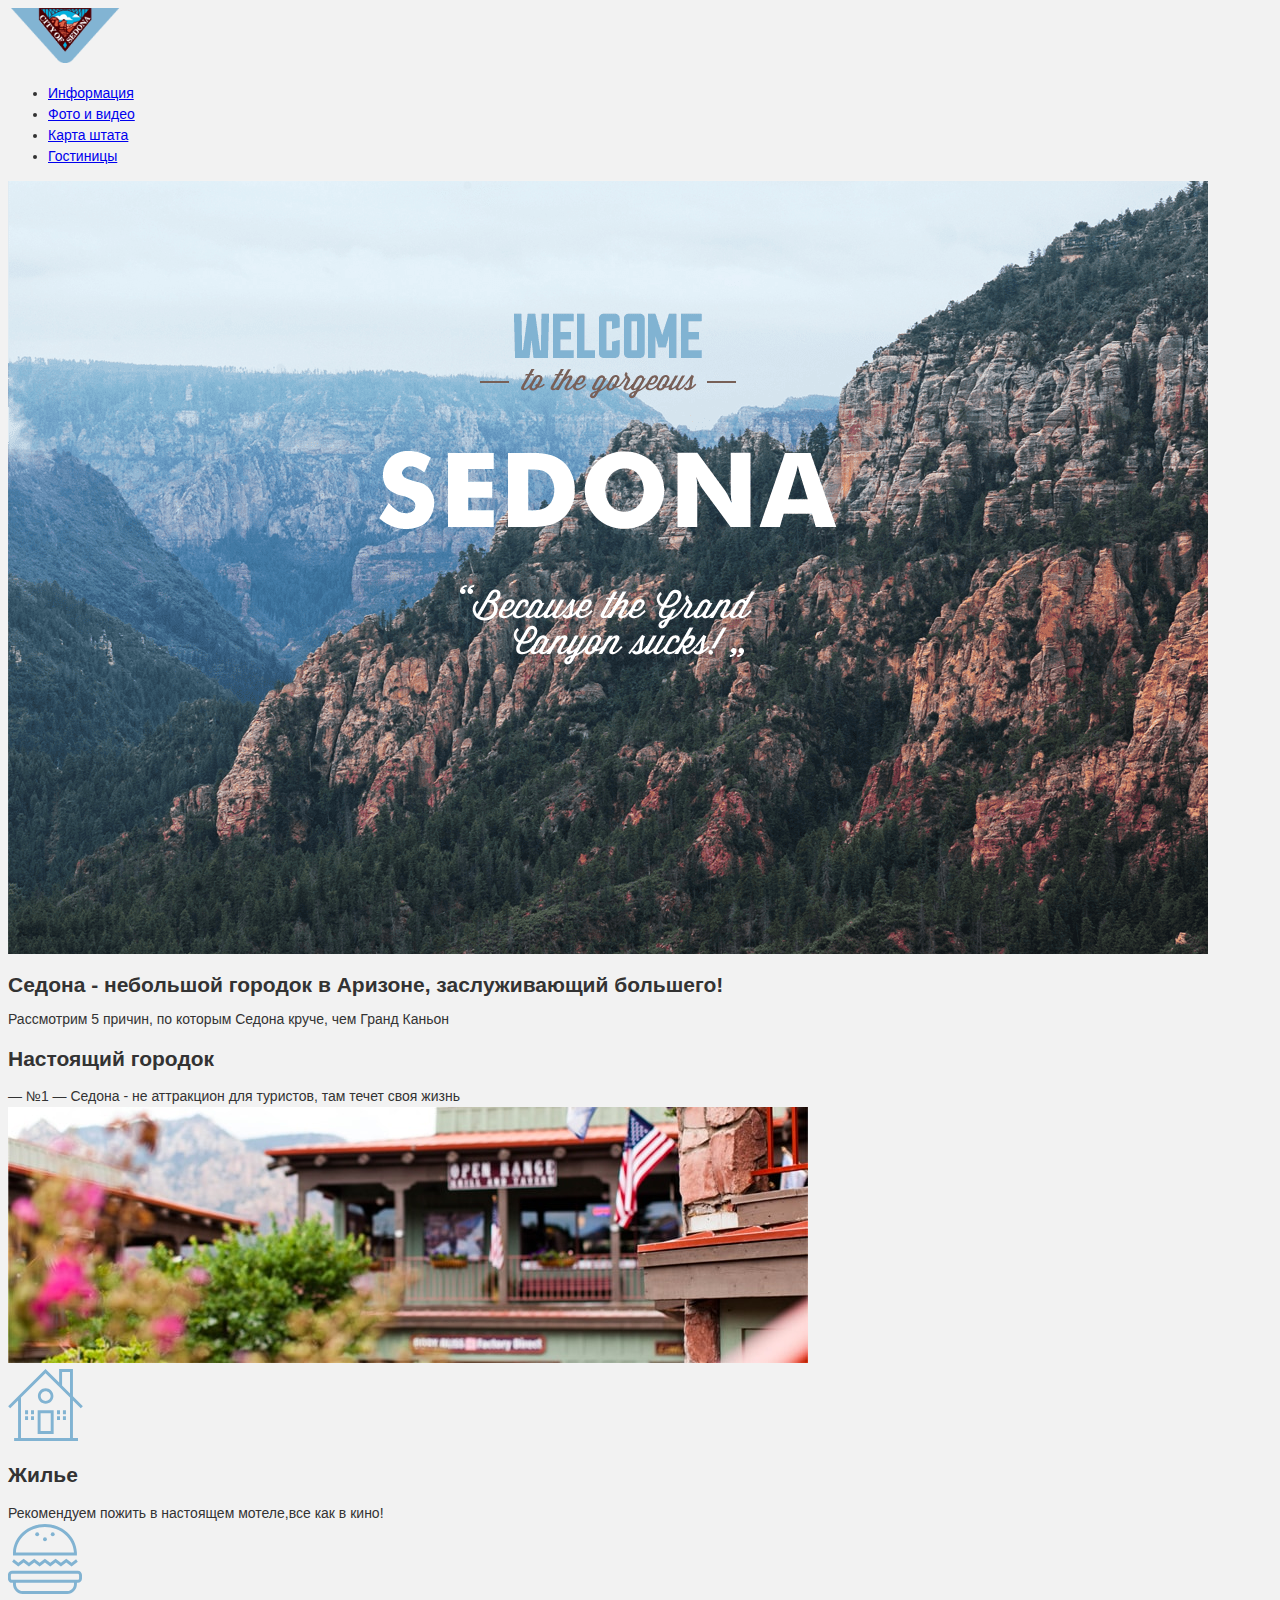
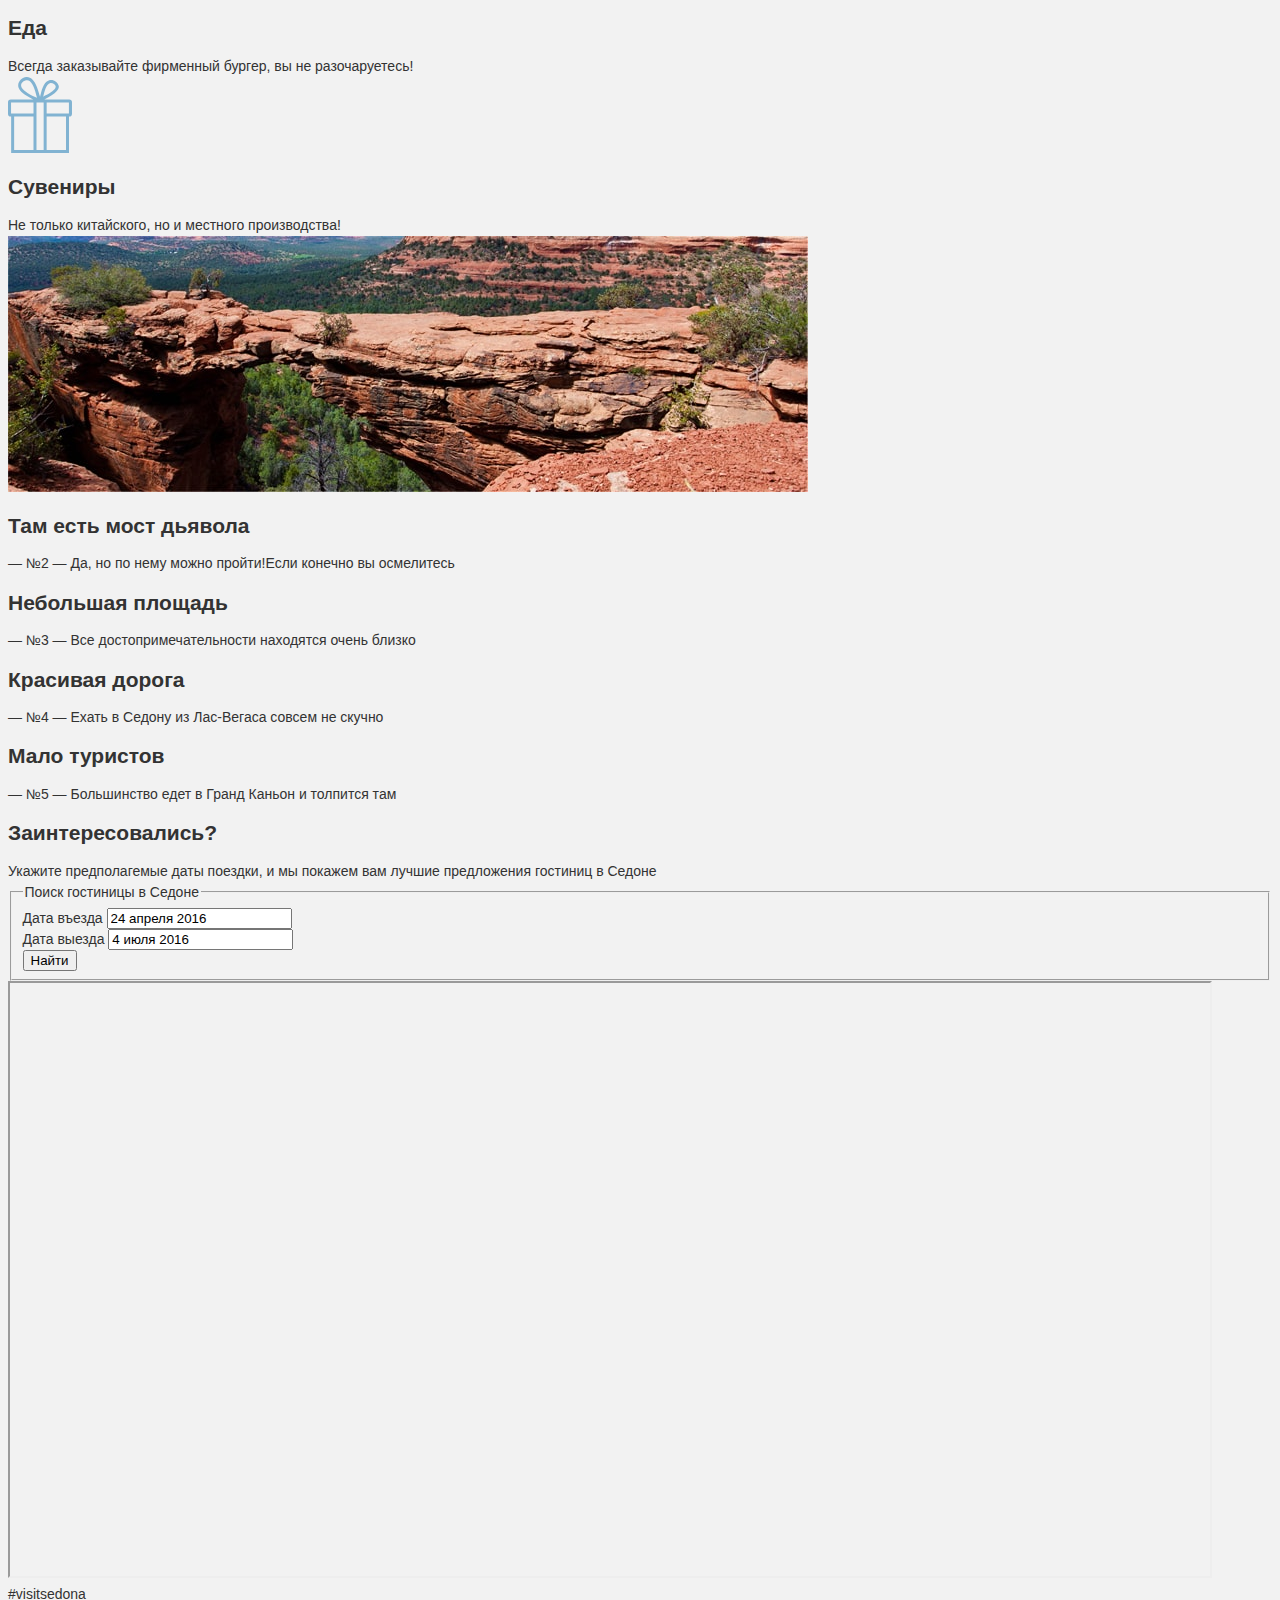
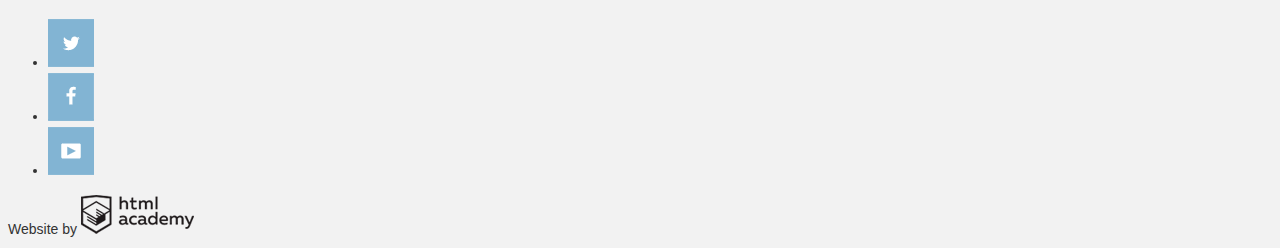
==== index.html @ 8f1c6db3 "-" ====
<!DOCTYPE html>
<html lang="ru">
  <head>   
    <meta charset="utf-8">    
      <title>Седона</title> 
        <link href="css/style.css" rel="stylesheet">     
  </head>
  <body>
   <div class="container">
    <header class="main-header">
      <nav class="main-navigation">
        <a class="main-header-logo" href="index.html">
          <img src="img/logo.svg" width="115" height="55" alt="Логотип города Седона">
        </a>
        <ul class="site-navigation">
          <li><a href="info.html">Информация</a></li>
          <li><a href="photos_and_videos.html">Фото и видео</a></li>
          <li><a href="index.html#map">Карта штата</a></li>
          <li><a href="hotels.html">Гостиницы</a></li>           
        </ul>
      </nav>
    </header>
    <main>
       <section class="intro">
          <!--<h2 class="visually-hidden">Седона</h2>-->
          <img src="img/intro.png" width="1200" height="773" alt="Welcome">          
       </section>
       <section class="features">
            <div class="features-head">               
               <h1>Седона - небольшой городок в Аризоне, заслуживающий большего!</h1>
               <span class="secondary-text">Рассмотрим 5 причин, по которым Седона круче, чем Гранд Каньон</span>
            </div>

            <div class="features-items">
               <div class="item-title features-blue">
                   <h2>Настоящий городок</h2>
                   <span class="secondary-text">&#8212 №1 &#8212 Седона - не аттракцион для туристов,
                   там течет своя жизнь</span>           
               </div>

               <div clas="features-items-img features-blue">
                   <img src="img/true-city.jpg" width="800" height="256" alt="Настоящий городок">    	
               </div>
           </div>

           <div class="features-items">
               <div class="item-title features-white">
                   <img src="img/icon-house.svg">
                   <h2>Жилье</h2>
                   <span class="secondary-text">Рекомендуем пожить в настоящем мотеле,все как в кино!</span>
               </div>

               <div class="item-title features-white">
                   <img src="img/icon-burger.svg">
                   <h2>Еда</h2>
                   <span class="secondary-text">Всегда заказывайте фирменный бургер, вы не разочаруетесь!</span>
               </div>

               <div class="item-title features-white">
                   <img src="img/icon-souvenir.svg">
                   <h2>Сувениры</h2>
                   <span class="secondary-text">Не только китайского, но и местного производства!</span>
               </div>
           </div>

           <div class="features-items">
               <div class="features-items-img features-blue">            
                   <img src="img/devils-bridge.jpg" width="800" height="256" alt="Мост дьявола">                
               </div>
           
               <div clas="item-title features-blue">                
                   <h2>Там есть мост дьявола</h2>
                   <span class="secondary-text">&#8212 №2 &#8212 Да, но по нему можно пройти!Если конечно вы осмелитесь</span>           
               </div>
           </div>

           <div class="features-items">
                <div class="item-title features-gray">
                   <h2>Небольшая площадь</h2>
                   <span class="secondary-text">&#8212 №3 &#8212 Все достопримечательности находятся очень близко</span>
                </div>

                <div class="item-title features-gray">
                   <h2>Красивая дорога</h2>
                   <span class="secondary-text">&#8212 №4 &#8212  Ехать в Седону из Лас-Вегаса совсем не скучно</span>
                </div>

                <div class="item-title features-gray">
                   <h2>Мало туристов</h2>
                   <span class="secondary-text">&#8212 №5 &#8212 Большинство едет в Гранд Каньон и толпится там</span>
                </div>
           </div>
       </section>

       <section class="hotel-search">
           <h2>Заинтересовались?</h2>
           <span class="secondary-text">Укажите предполагемые даты поездки, и мы покажем вам лучшие предложения гостиниц в Седоне</span>


           <form action="https://echo.htmlacademy.ru" method="post">
              <fieldset>
                 <legend>Поиск гостиницы в Седоне</legend>
                   
                      <label for="arrival_date">Дата въезда</label>
                      <input type="text" id="arrival_date" name="arrival_date" pattern="[0-9]{2}-[0-9]{2}-[0-9]{4}" placeholder="В формате дд-мм-гггг" required value="24 апреля 2016">
                      <br>          

                      <label for="depart-date">Дата выезда</label>
                      <input type="text" name="depart-date" id="depart-date" pattern="[0-9]{2}-[0-9]{2}-[0-9]{4}" placeholder="В формате дд-мм-гггг" required value="4 июля 2016">
                      <br>
                      <input type="submit" value="Найти">                   
              </fieldset>
           </form>
       </section>

       <section class="map">
            <iframe src="https://www.google.com/maps/place/34%C2%B051'36.0%22N+111%C2%B047'21.0%22W/@34.86,-111.78917,12z/data=!4m5!3m4!1s0x0:0x0!8m2!3d34.86!4d-111.78917?hl=ru" name="map" width="1200" height="593"></iframe>    	
       </section>
    </main>

    <footer class="main-footer">
       <div class="footer-tag">#visitsedona</div>
         <div class="footer-social">        
           <ul>
             <li><a class="social-button" href="#"><img src="img/twitter.svg"></a></li>
             <li><a class="social-button" href="#"><img src="img/fb.svg"></a></li>
             <li><a class="social-button" href="#"><img src="img/youtube.svg"></a></li>
           </ul>
         </div>
         <div class="footer-copyright">
             <span class="secondary-text">Website by</span>        
             <a class="button" href="https://htmlacademy.ru"><img src="img/logo-htmlacademy.svg"></a>
         </div>
    </footer>
   </div>
  </body>
</html>
---- css/style.css ----
body {
  font-family: "PT Sans", sans-serif, Arial;
  font-size: 14px;
  line-height: 21px;
  color: #333;
  background: #f2f2f2;
}

h1{
 font-family: "PT Sans", sans-serif, Arial;
 font-size: 21px;
 font-size:21px;
 font-weight:bolder;

}

.features-items h2 {

}
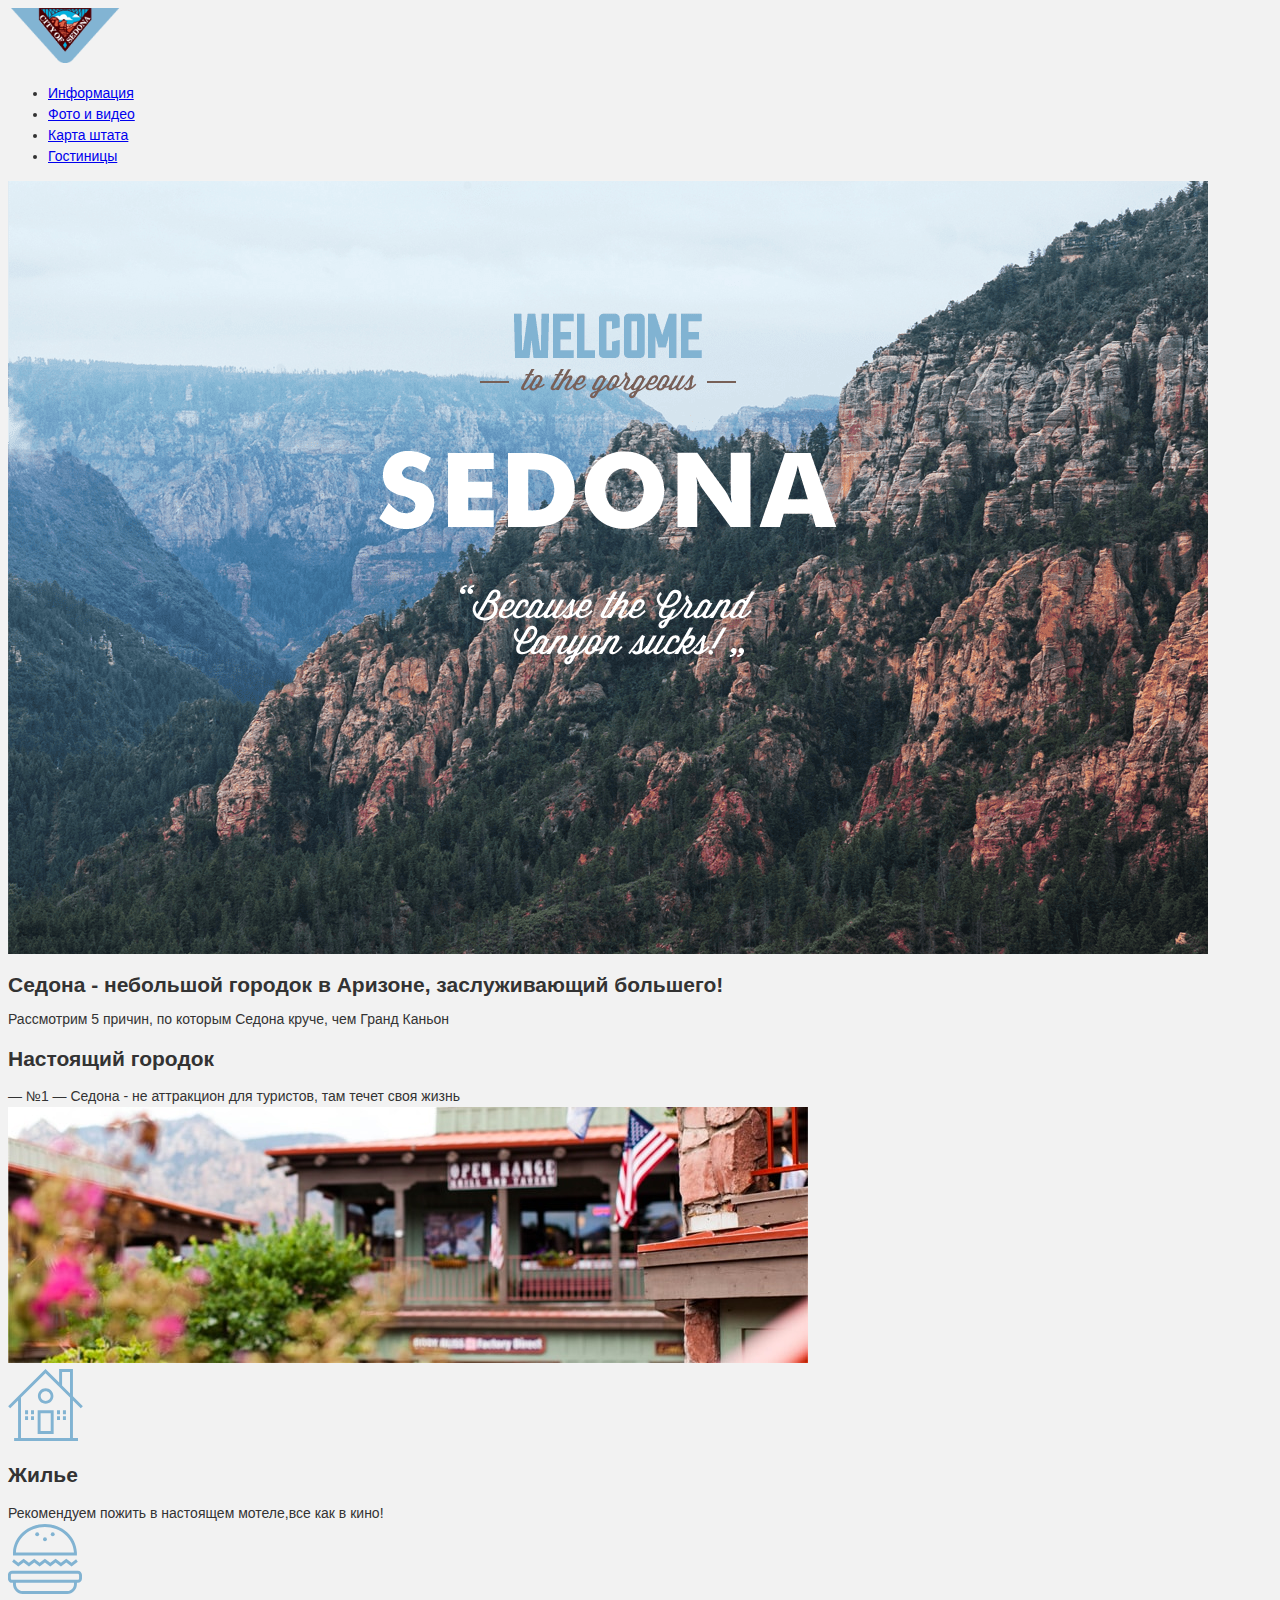
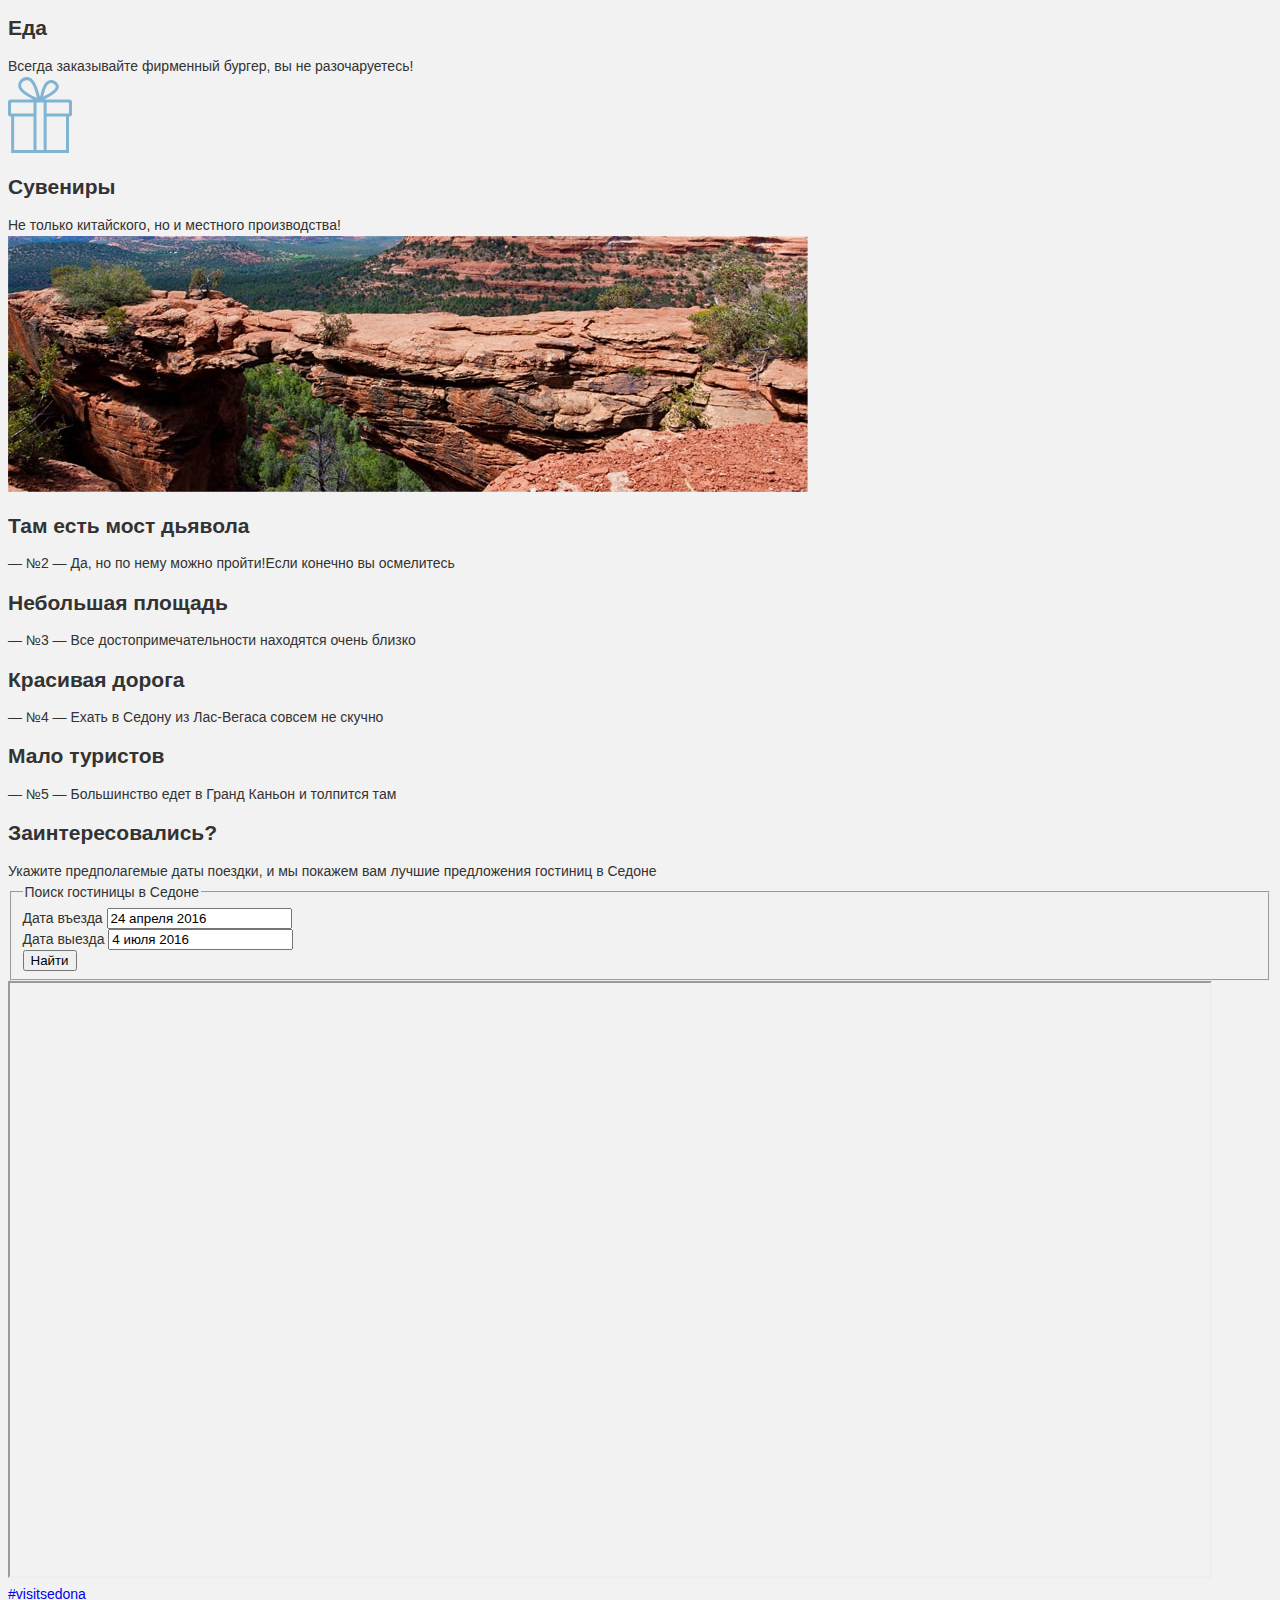
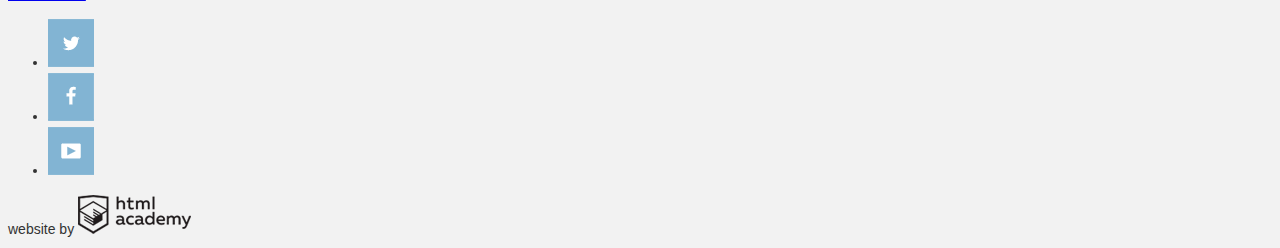
==== commit 29f4fb51: "-" ====
--- a/index.html
+++ b/index.html
@@ -21,10 +21,10 @@
       </nav>
     </header>
     <main>
-       <section class="intro">
+       <div class="intro">
           <!--<h2 class="visually-hidden">Седона</h2>-->
           <img src="img/intro.png" width="1200" height="773" alt="Welcome">          
-       </section>
+       </div>
        <section class="features">
             <div class="features-head">               
                <h1>Седона - небольшой городок в Аризоне, заслуживающий большего!</h1>
@@ -92,7 +92,7 @@
            </div>
        </section>
 
-       <section class="hotel-search">
+       <div class="hotel-search">
            <h2>Заинтересовались?</h2>
            <span class="secondary-text">Укажите предполагемые даты поездки, и мы покажем вам лучшие предложения гостиниц в Седоне</span>
 
@@ -111,27 +111,29 @@
                       <input type="submit" value="Найти">                   
               </fieldset>
            </form>
-       </section>
-
-       <section class="map">
-            <iframe src="https://www.google.com/maps/place/34%C2%B051'36.0%22N+111%C2%B047'21.0%22W/@34.86,-111.78917,12z/data=!4m5!3m4!1s0x0:0x0!8m2!3d34.86!4d-111.78917?hl=ru" name="map" width="1200" height="593"></iframe>    	
-       </section>
-    </main>
-
+       </div>
+      </main>
+       
     <footer class="main-footer">
-       <div class="footer-tag">#visitsedona</div>
-         <div class="footer-social">        
-           <ul>
-             <li><a class="social-button" href="#"><img src="img/twitter.svg"></a></li>
-             <li><a class="social-button" href="#"><img src="img/fb.svg"></a></li>
-             <li><a class="social-button" href="#"><img src="img/youtube.svg"></a></li>
-           </ul>
-         </div>
-         <div class="footer-copyright">
-             <span class="secondary-text">Website by</span>        
-             <a class="button" href="https://htmlacademy.ru"><img src="img/logo-htmlacademy.svg"></a>
-         </div>
-    </footer>
-   </div>
+      <div class="map" id="map">
+        <iframe src="https://www.google.com/maps/embed?pb=!1m18!1m12!1m3!1d838162.8369633064!2d-111.79513845!3d34.854378399999995!2m3!1f0!2f0!3f0!3m2!1i1024!2i768!4f13.1!3m3!1m2!1s0x872da132f942b00d%3A0x5548c523fa6c8efd!2sSedona%2C+AZ%2C+USA!5e0!3m2!1sen!2sru!4v1435000602855" width="1200" height="593" allowfullscreen></iframe>
+      </div>
+    <div class="footer-items">
+      <div class="footer-tag">
+        <a href="#">#visitsedona</a>
+      </div>
+      <div class="footer-social">        
+          <ul>
+            <li><a class="social-button" href="#"><img src="img/twitter.svg"></a></li>
+            <li><a class="social-button" href="#"><img src="img/fb.svg"></a></li>
+            <li><a class="social-button" href="#"><img src="img/youtube.svg"></a></li>
+          </ul>
+      </div>
+      <div class="footer-copyright">
+          <span class="secondary-text">website by</span>        
+          <a class="button" href="https://htmlacademy.ru"><img src="img/logo-htmlacademy.svg"></a>
+      </div>
+     </div>
+    </footer>  
   </body>
 </html>  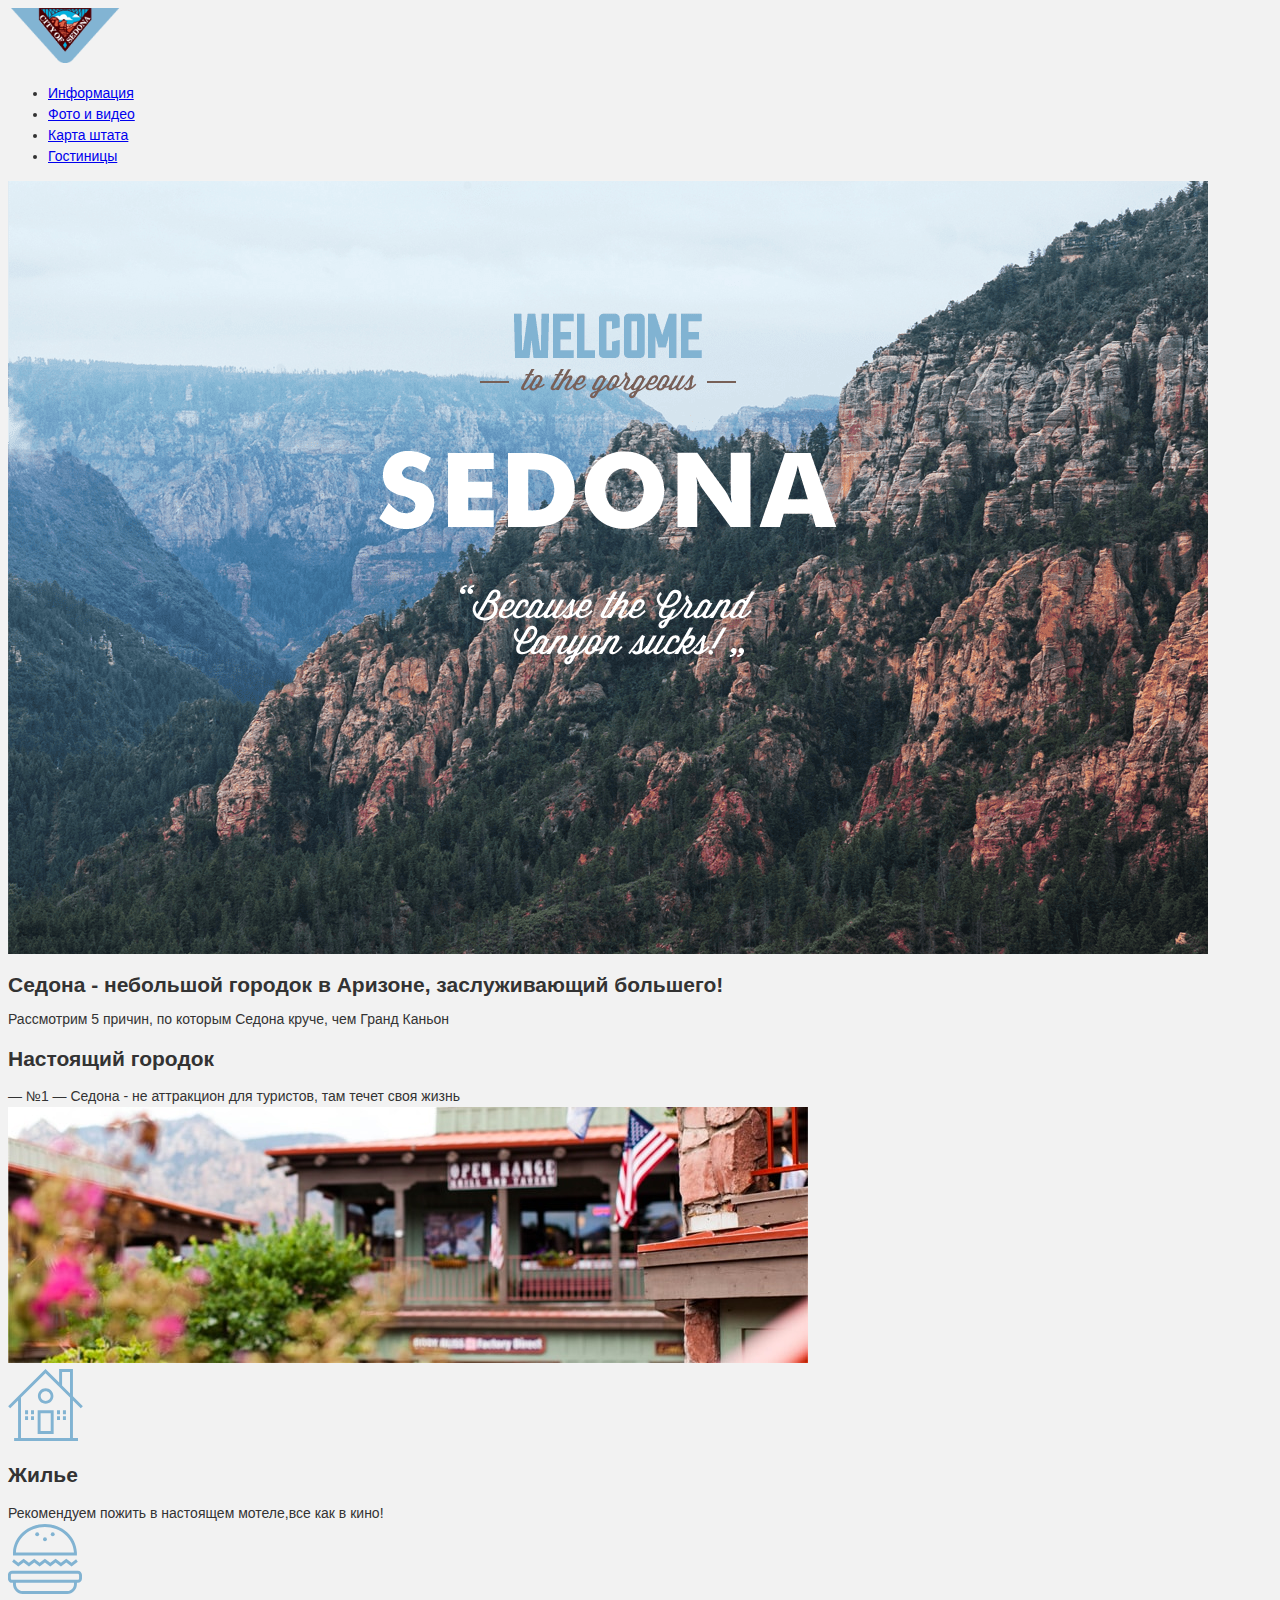
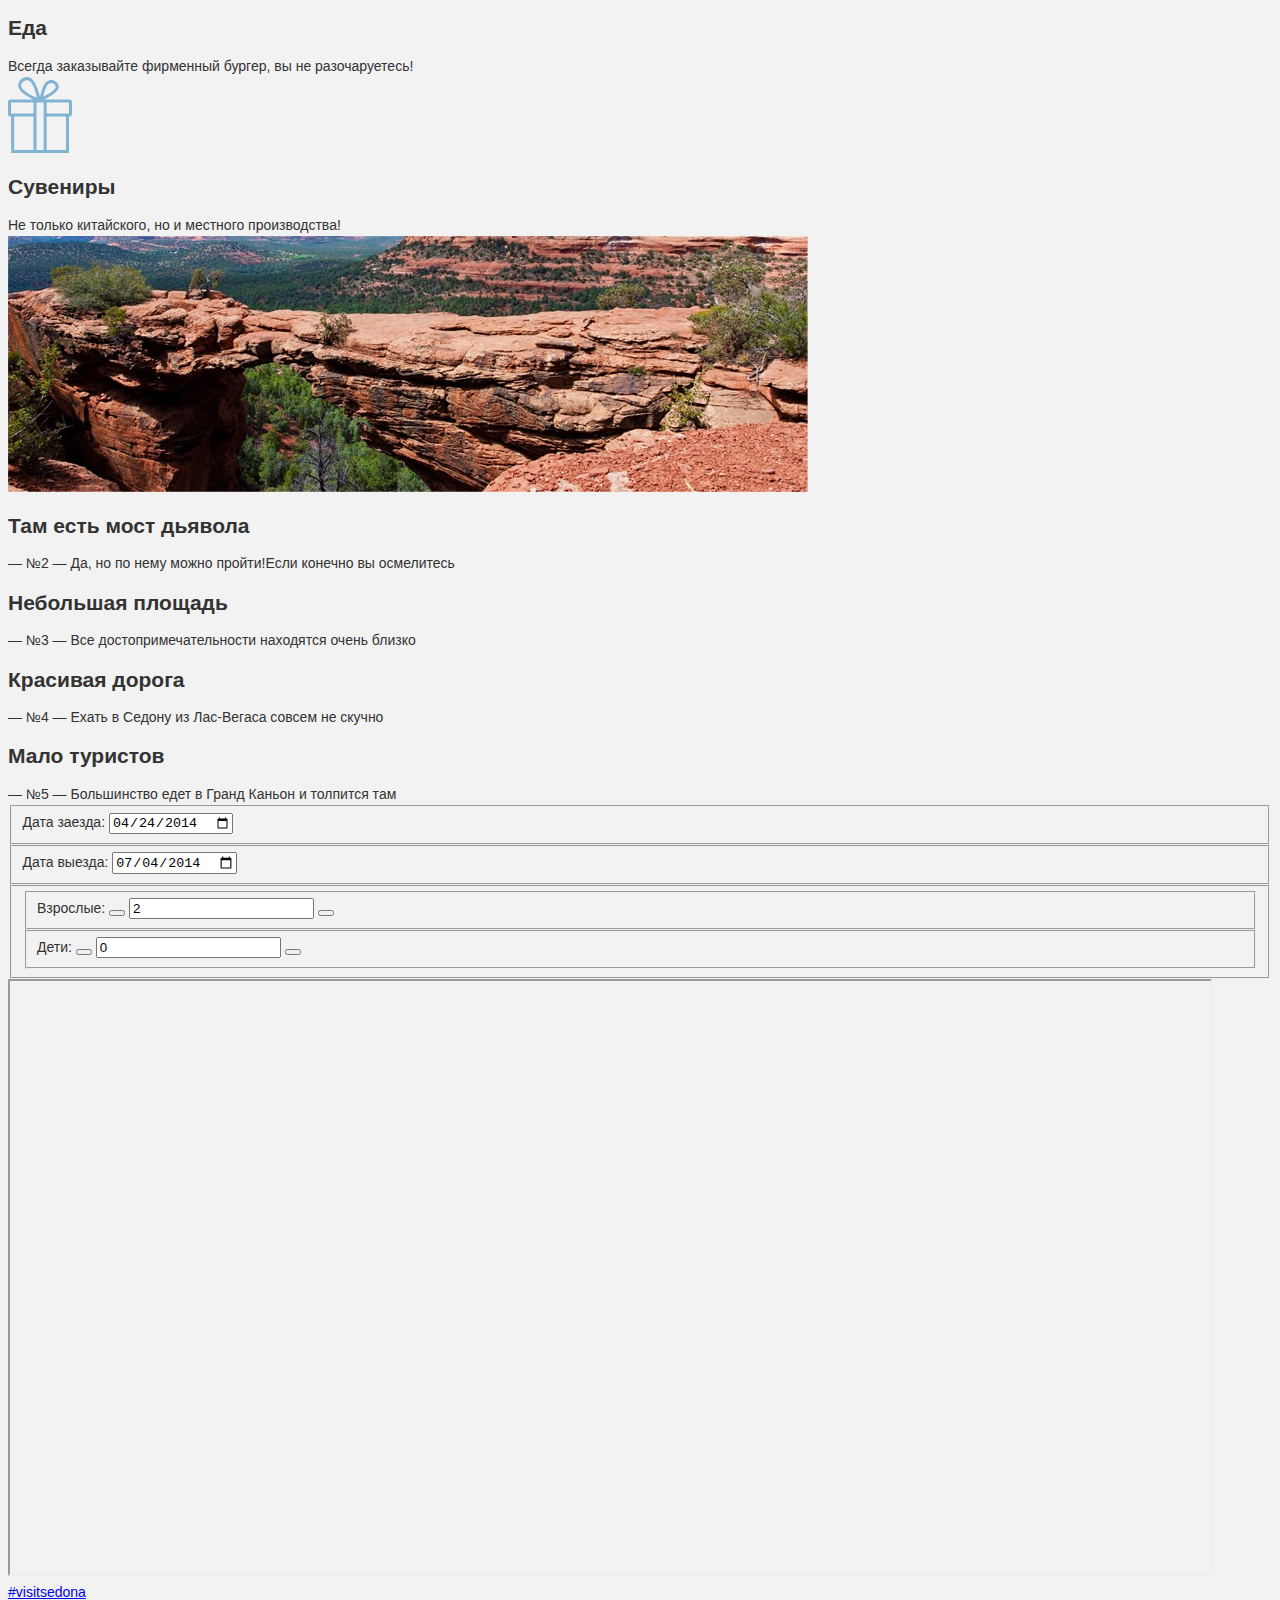
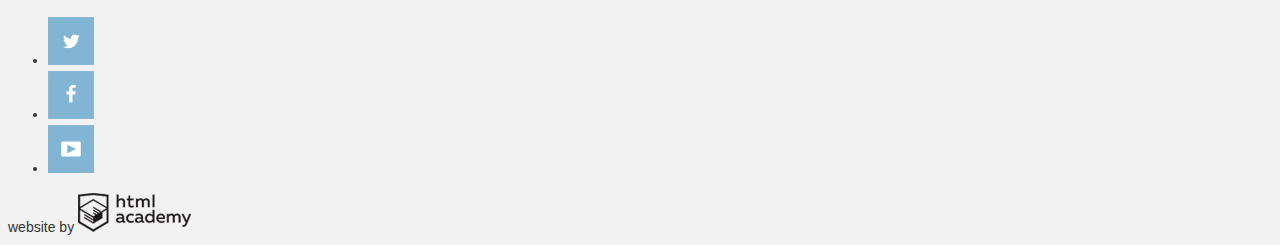
==== commit c7d9eba5: "-" ====
--- a/index.html
+++ b/index.html
@@ -9,7 +9,7 @@
    <div class="container">
     <header class="main-header">
       <nav class="main-navigation">
-        <a class="main-header-logo" href="index.html">
+        <a class="main-header-logo">
           <img src="img/logo.svg" width="115" height="55" alt="Логотип города Седона">
         </a>
         <ul class="site-navigation">
@@ -39,7 +39,7 @@
                </div>
 
                <div clas="features-items-img features-blue">
-                   <img src="img/true-city.jpg" width="800" height="256" alt="Настоящий городок">    	
+                   <img src="img/true-city.jpg" width="800" height="256" alt="Настоящий городок">     
                </div>
            </div>
 
@@ -92,27 +92,40 @@
            </div>
        </section>
 
-       <div class="hotel-search">
-           <h2>Заинтересовались?</h2>
-           <span class="secondary-text">Укажите предполагемые даты поездки, и мы покажем вам лучшие предложения гостиниц в Седоне</span>
+       <div class="choose-dates">
+            <form class="form" action="/search" method="post">
+              <fieldset class="arrive-form">
+                 <label class="form-label" for="arrive-date">Дата заезда:</label>
+                 <input class="form-input form-input-date" type="date" name="arrive-date" id="arrive-date" value="2014-04-24">
+                 <span class="calendar"></span>
+              </fieldset>
 
+              <fieldset class="departure-form">
+                 <label class="form-label" for="departure-date">Дата выезда:</label>
+                 <input class="form-input form-input-date" type="date" name="departure-date" id="departure-date" value="2014-07-04">
+                 <span class="calendar"></span>
+              </fieldset>
 
-           <form action="https://echo.htmlacademy.ru" method="post">
-              <fieldset>
-                 <legend>Поиск гостиницы в Седоне</legend>
-                   
-                      <label for="arrival_date">Дата въезда</label>
-                      <input type="text" id="arrival_date" name="arrival_date" pattern="[0-9]{2}-[0-9]{2}-[0-9]{4}" placeholder="В формате дд-мм-гггг" required value="24 апреля 2016">
-                      <br>          
+              <fieldset class="choose-features">
 
-                      <label for="depart-date">Дата выезда</label>
-                      <input type="text" name="depart-date" id="depart-date" pattern="[0-9]{2}-[0-9]{2}-[0-9]{4}" placeholder="В формате дд-мм-гггг" required value="4 июля 2016">
-                      <br>
-                      <input type="submit" value="Найти">                   
+                 <fieldset class="growns">
+                    <label class="form-label" for="counter-adult">Взрослые:</label>
+                    <button class="icon-minus" type="button" tabindex="-1"></button>
+                    <input class="form-input form-input-tally" type="text" name="growns" id="growns" value="2">
+                    <button class="plus" type="button" tabindex="-1"></button>
+                 </fieldset>
+
+                 <fieldset class="children">
+                    <label class="form-label" for="counter-children">Дети:</label>
+                    <button class="icon-minus" type="button" tabindex="-1"></button>
+                    <input class="form-input form-input-tally" type="text" name="children" id="children" value="0">
+                    <button class="plus" type="button" tabindex="-1"></button>
+                 </fieldset>
               </fieldset>
-           </form>
-       </div>
-      </main>
+            </form>
+        </div>
+    </main>
+      
        
     <footer class="main-footer">
       <div class="map" id="map">
@@ -136,4 +149,4 @@
      </div>
     </footer>  
   </body>
-</html>  +</html> 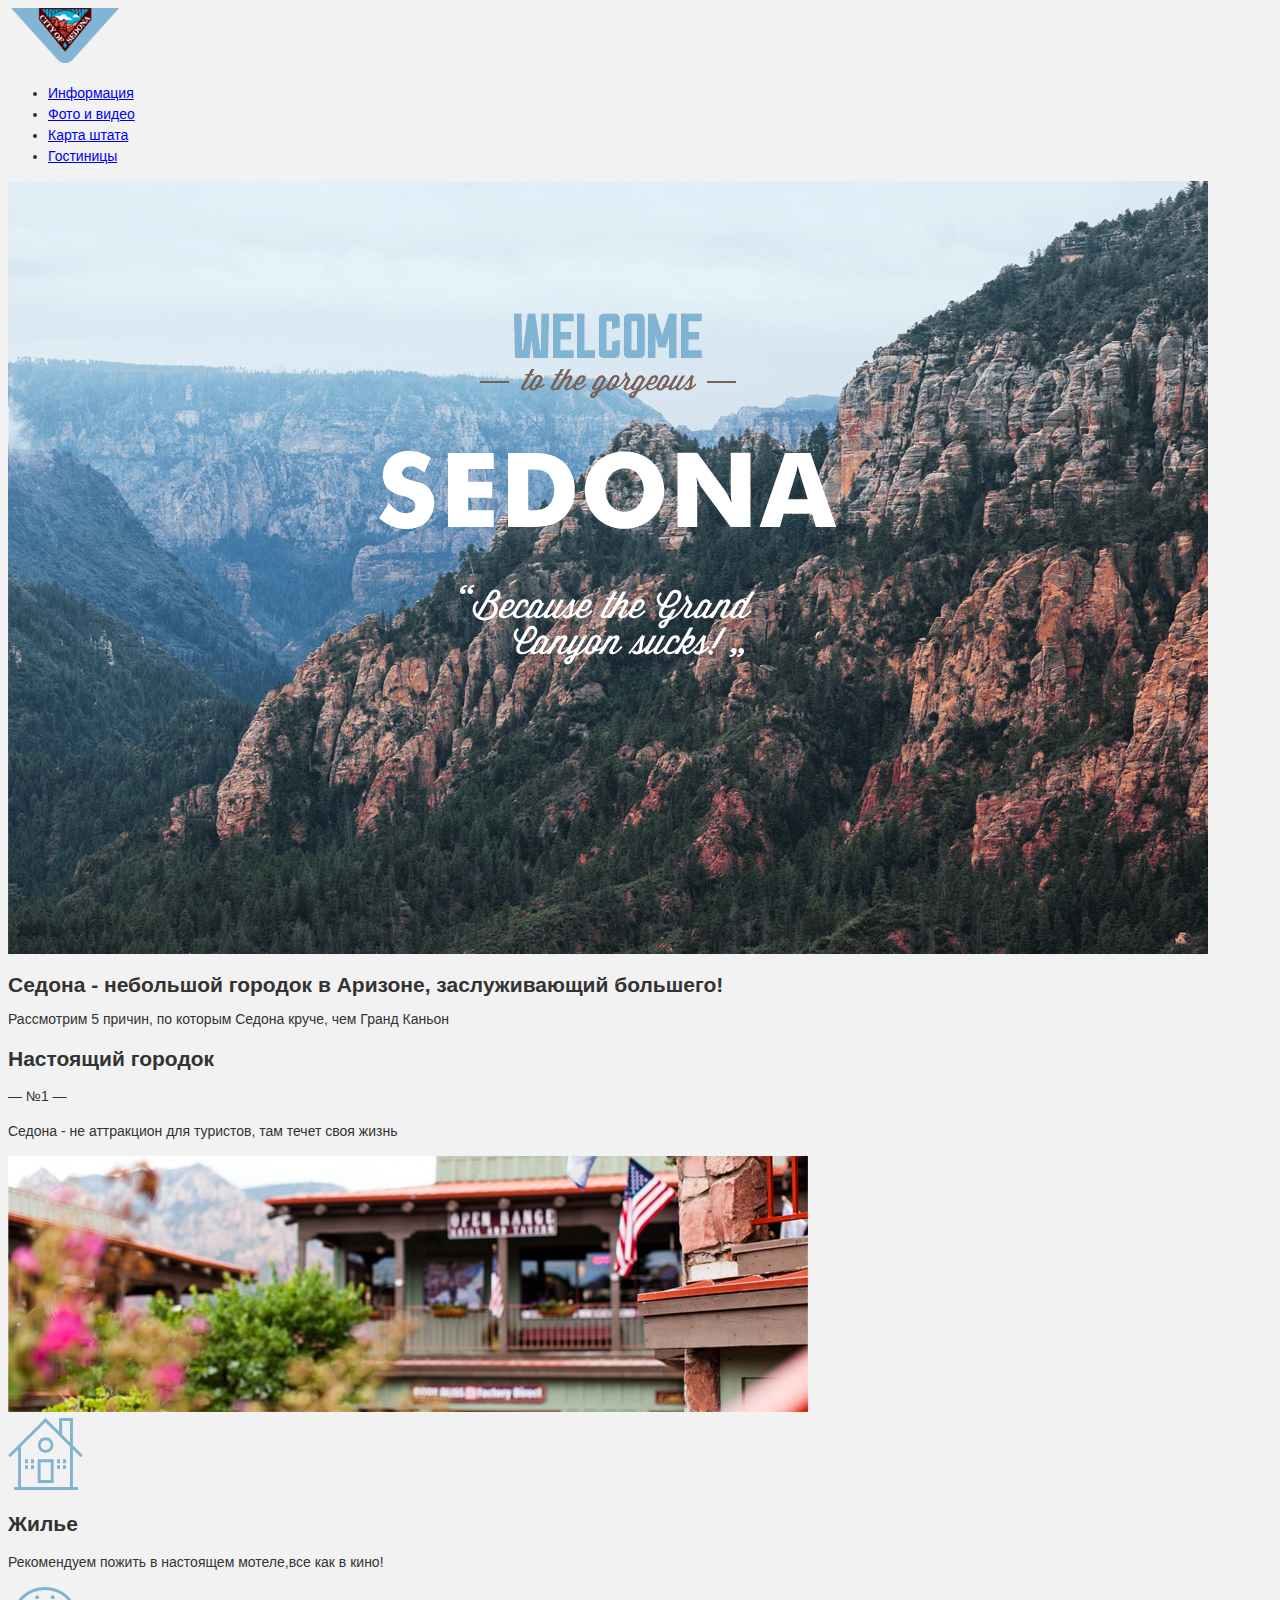
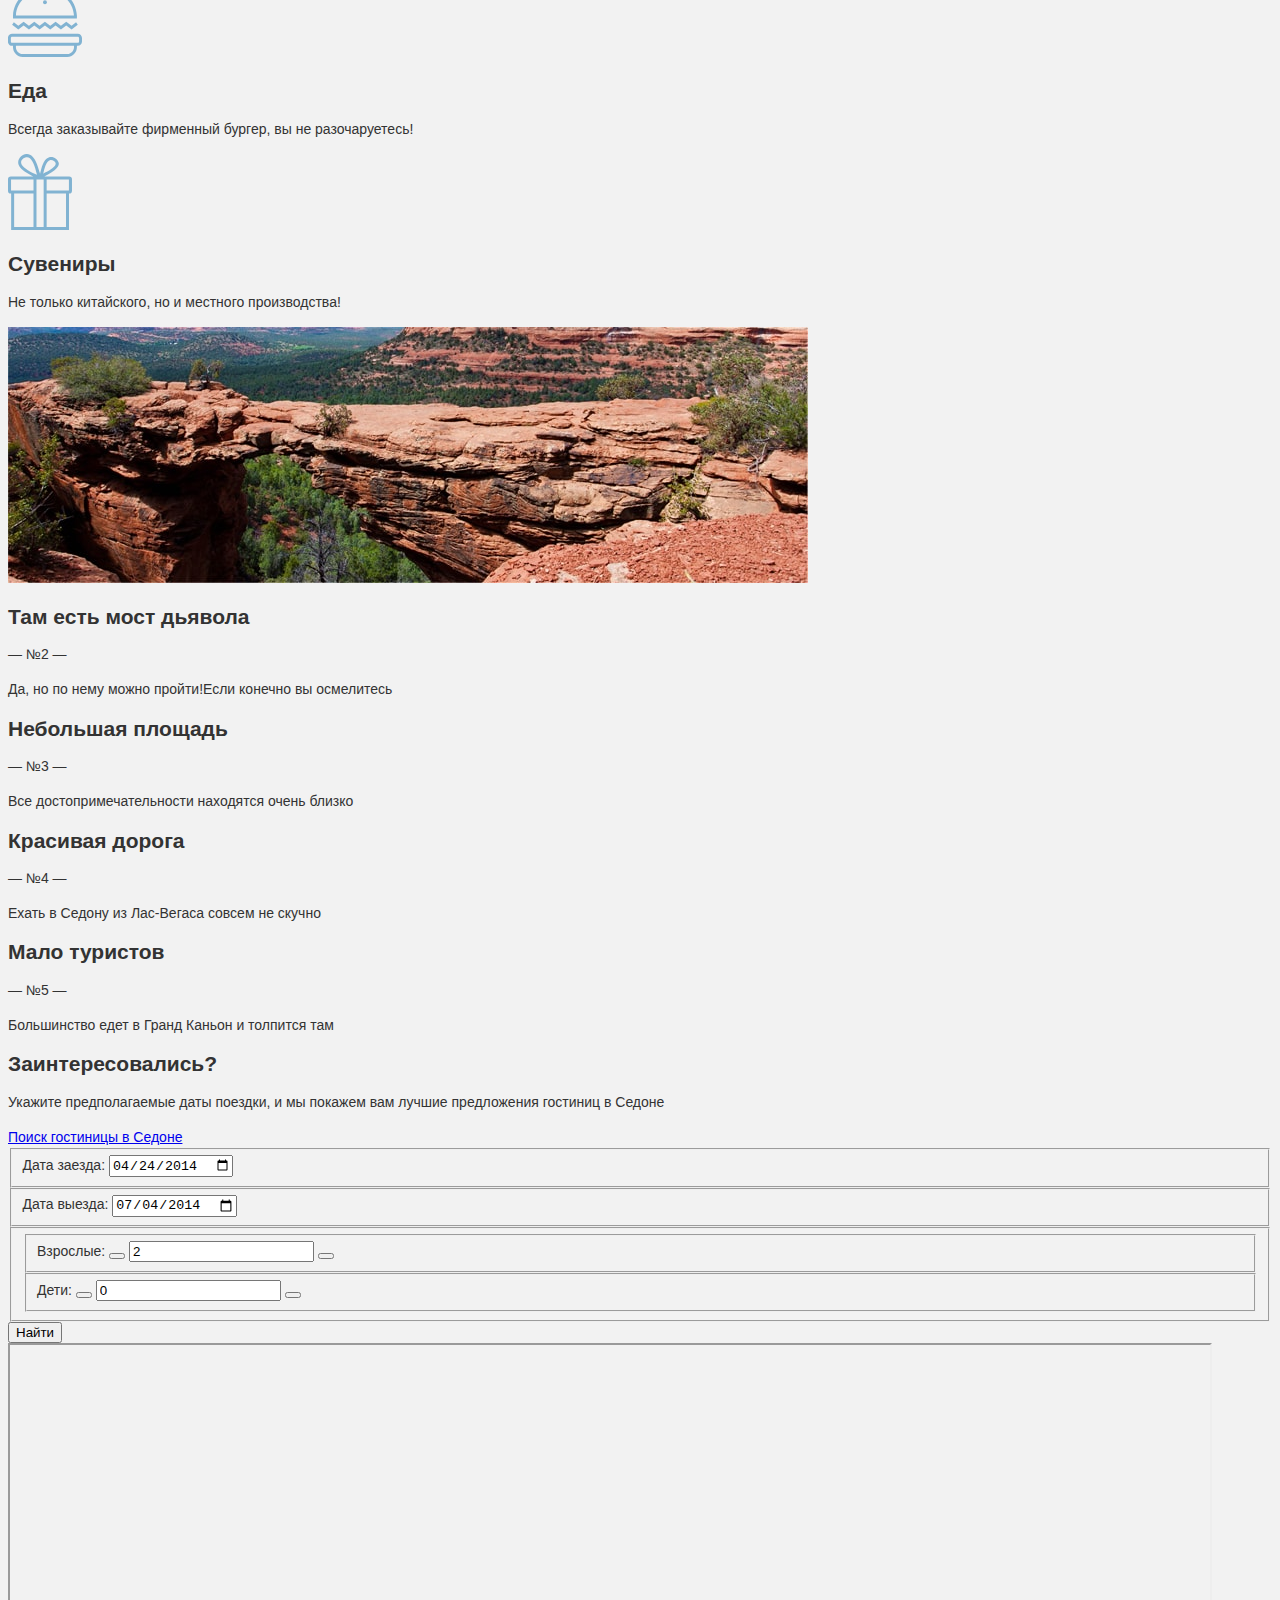
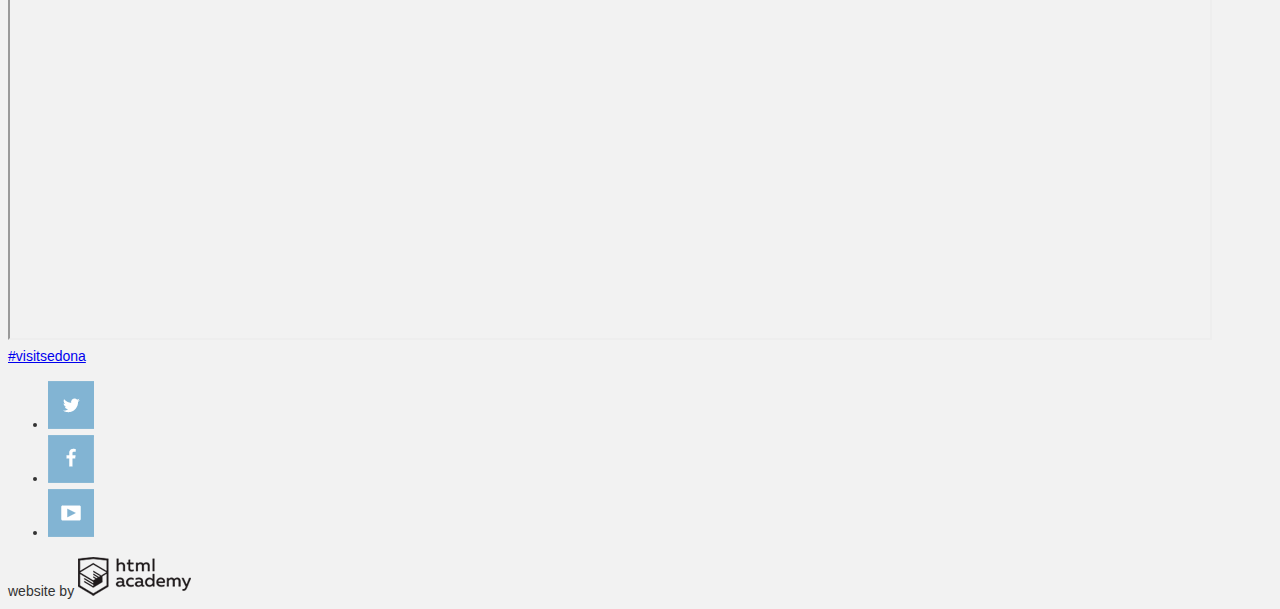
==== commit 74bfa6e5: "-" ====
--- a/index.html
+++ b/index.html
@@ -28,14 +28,15 @@
        <section class="features">
             <div class="features-head">               
                <h1>Седона - небольшой городок в Аризоне, заслуживающий большего!</h1>
-               <span class="secondary-text">Рассмотрим 5 причин, по которым Седона круче, чем Гранд Каньон</span>
+               <p>Рассмотрим 5 причин, по которым Седона круче, чем Гранд Каньон</p>
             </div>
 
             <div class="features-items">
                <div class="item-title features-blue">
                    <h2>Настоящий городок</h2>
-                   <span class="secondary-text">&#8212 №1 &#8212 Седона - не аттракцион для туристов,
-                   там течет своя жизнь</span>           
+                   <p>&#8212 №1 &#8212</p>
+                   <p>Седона - не аттракцион для туристов,
+                   там течет своя жизнь</p>           
                </div>
 
                <div clas="features-items-img features-blue">
@@ -47,19 +48,19 @@
                <div class="item-title features-white">
                    <img src="img/icon-house.svg">
                    <h2>Жилье</h2>
-                   <span class="secondary-text">Рекомендуем пожить в настоящем мотеле,все как в кино!</span>
+                   <p>Рекомендуем пожить в настоящем мотеле,все как в кино!</p>
                </div>
 
                <div class="item-title features-white">
                    <img src="img/icon-burger.svg">
                    <h2>Еда</h2>
-                   <span class="secondary-text">Всегда заказывайте фирменный бургер, вы не разочаруетесь!</span>
+                   <p>Всегда заказывайте фирменный бургер, вы не разочаруетесь!</p>
                </div>
 
                <div class="item-title features-white">
                    <img src="img/icon-souvenir.svg">
                    <h2>Сувениры</h2>
-                   <span class="secondary-text">Не только китайского, но и местного производства!</span>
+                   <p>Не только китайского, но и местного производства!</p>
                </div>
            </div>
 
@@ -70,29 +71,38 @@
            
                <div clas="item-title features-blue">                
                    <h2>Там есть мост дьявола</h2>
-                   <span class="secondary-text">&#8212 №2 &#8212 Да, но по нему можно пройти!Если конечно вы осмелитесь</span>           
+                   <p>&#8212 №2 &#8212</p>
+                   <p>Да, но по нему можно пройти!Если конечно вы осмелитесь</p>           
                </div>
            </div>
 
            <div class="features-items">
                 <div class="item-title features-gray">
                    <h2>Небольшая площадь</h2>
-                   <span class="secondary-text">&#8212 №3 &#8212 Все достопримечательности находятся очень близко</span>
+                   <p>&#8212 №3 &#8212</p>
+                   <p>Все достопримечательности находятся очень близко</p>
                 </div>
 
                 <div class="item-title features-gray">
                    <h2>Красивая дорога</h2>
-                   <span class="secondary-text">&#8212 №4 &#8212  Ехать в Седону из Лас-Вегаса совсем не скучно</span>
+                   <p>&#8212 №4 &#8212</p>
+                   <p>Ехать в Седону из Лас-Вегаса совсем не скучно</p>
                 </div>
 
                 <div class="item-title features-gray">
                    <h2>Мало туристов</h2>
-                   <span class="secondary-text">&#8212 №5 &#8212 Большинство едет в Гранд Каньон и толпится там</span>
+                   <p>&#8212 №5 &#8212</p>
+                   <p>Большинство едет в Гранд Каньон и толпится там</p>
                 </div>
            </div>
        </section>
 
-       <div class="choose-dates">
+       <div class="choose-intro">
+          <h2>Заинтересовались?</h2>
+          <p>Укажите предполагаемые даты поездки, и мы покажем вам лучшие предложения гостиниц в Cедоне</p>
+          <a class="btn btn-book" href="#">Поиск гостиницы в Седоне</a>
+
+         <div class="choose-dates">
             <form class="form" action="/search" method="post">
               <fieldset class="arrive-form">
                  <label class="form-label" for="arrive-date">Дата заезда:</label>
@@ -122,8 +132,11 @@
                     <button class="plus" type="button" tabindex="-1"></button>
                  </fieldset>
               </fieldset>
+
+              <input class="btn" type="submit" value="Найти">
             </form>
-        </div>
+         </div>
+       </div>      
     </main>
       
        
--- a/css/style.css
+++ b/css/style.css
@@ -1,5 +1,5 @@
 body {
-  font-family: "PT Sans", sans-serif, Arial;
+  font-family: "PT Sans", Arial, sans-serif;
   font-size: 14px;
   line-height: 21px;
   color: #333;
@@ -7,10 +7,9 @@
 }
 
 h1{
- font-family: "PT Sans", sans-serif, Arial;
- font-size: 21px;
- font-size:21px;
- font-weight:bolder;
+ font-family: "PT Sans", Arial, sans-serif;
+ font-size: 21px; 
+ font-weight:bold;
 
 }
 
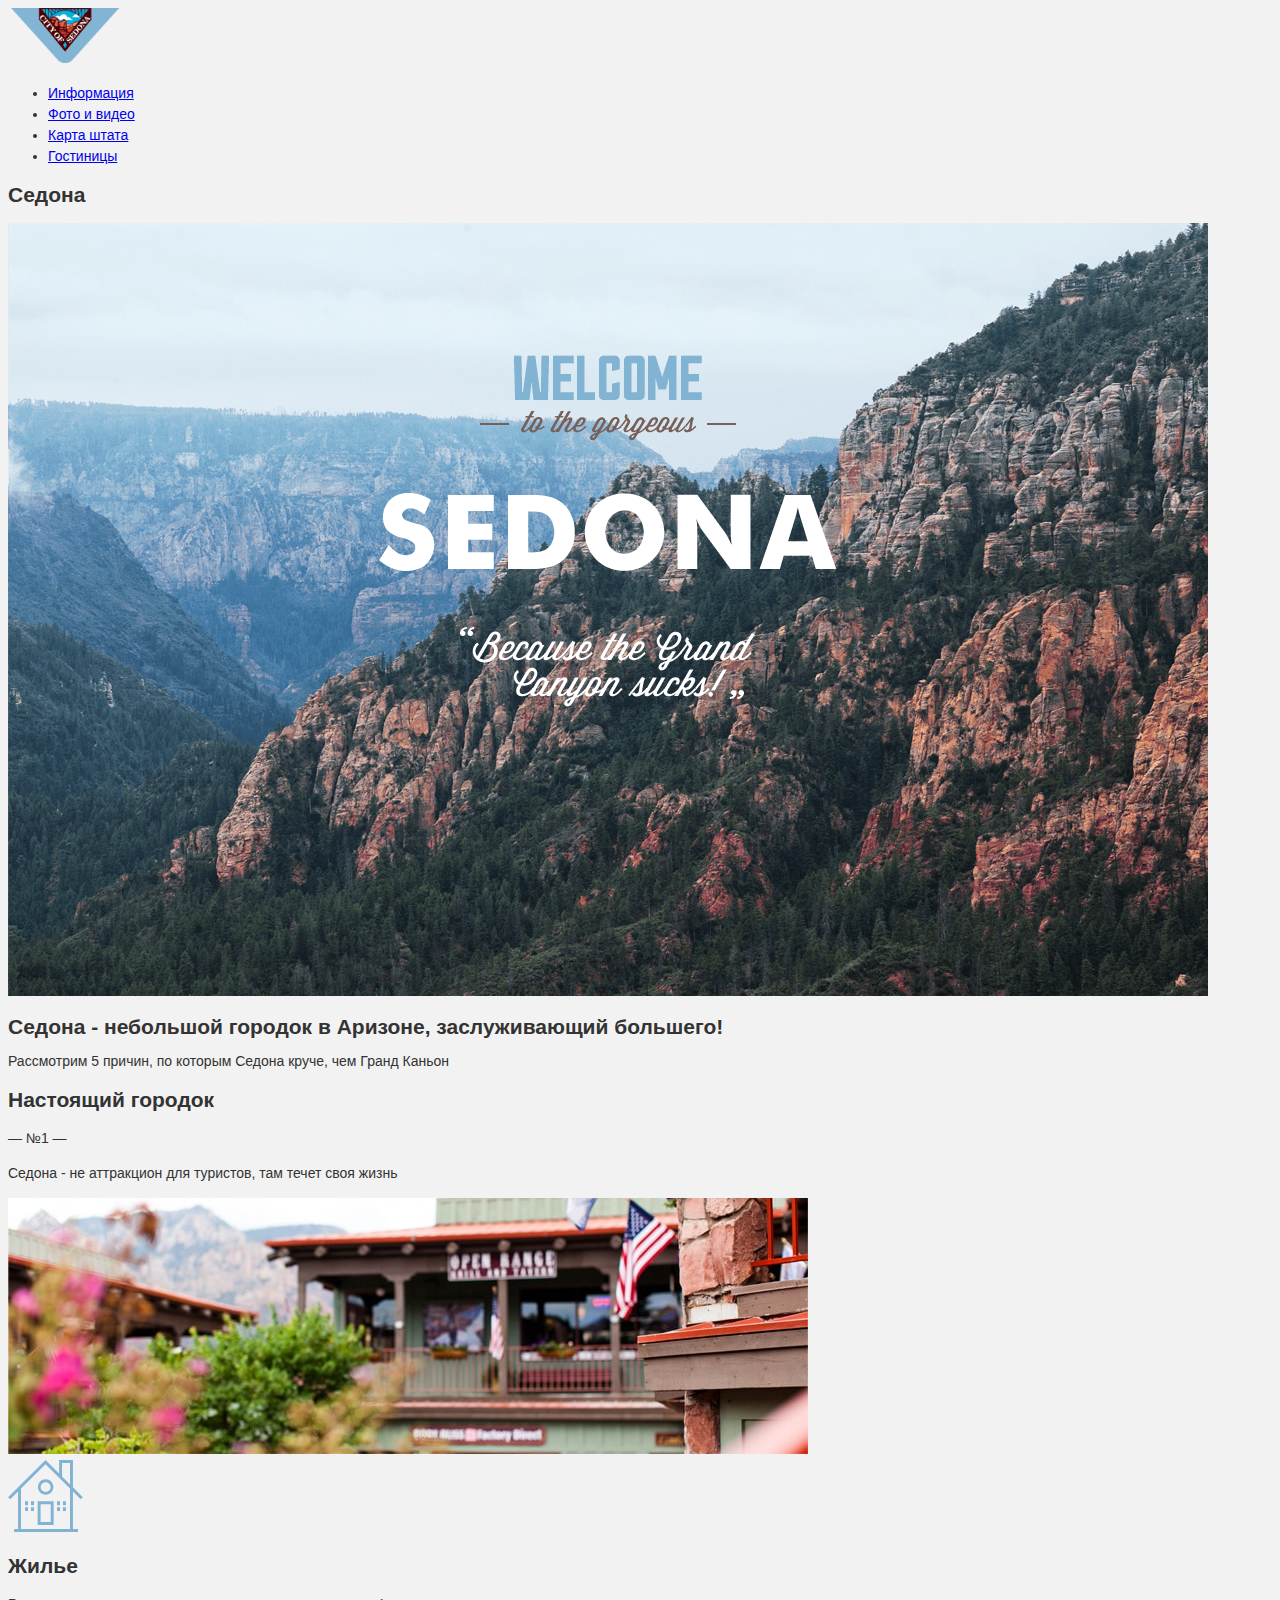
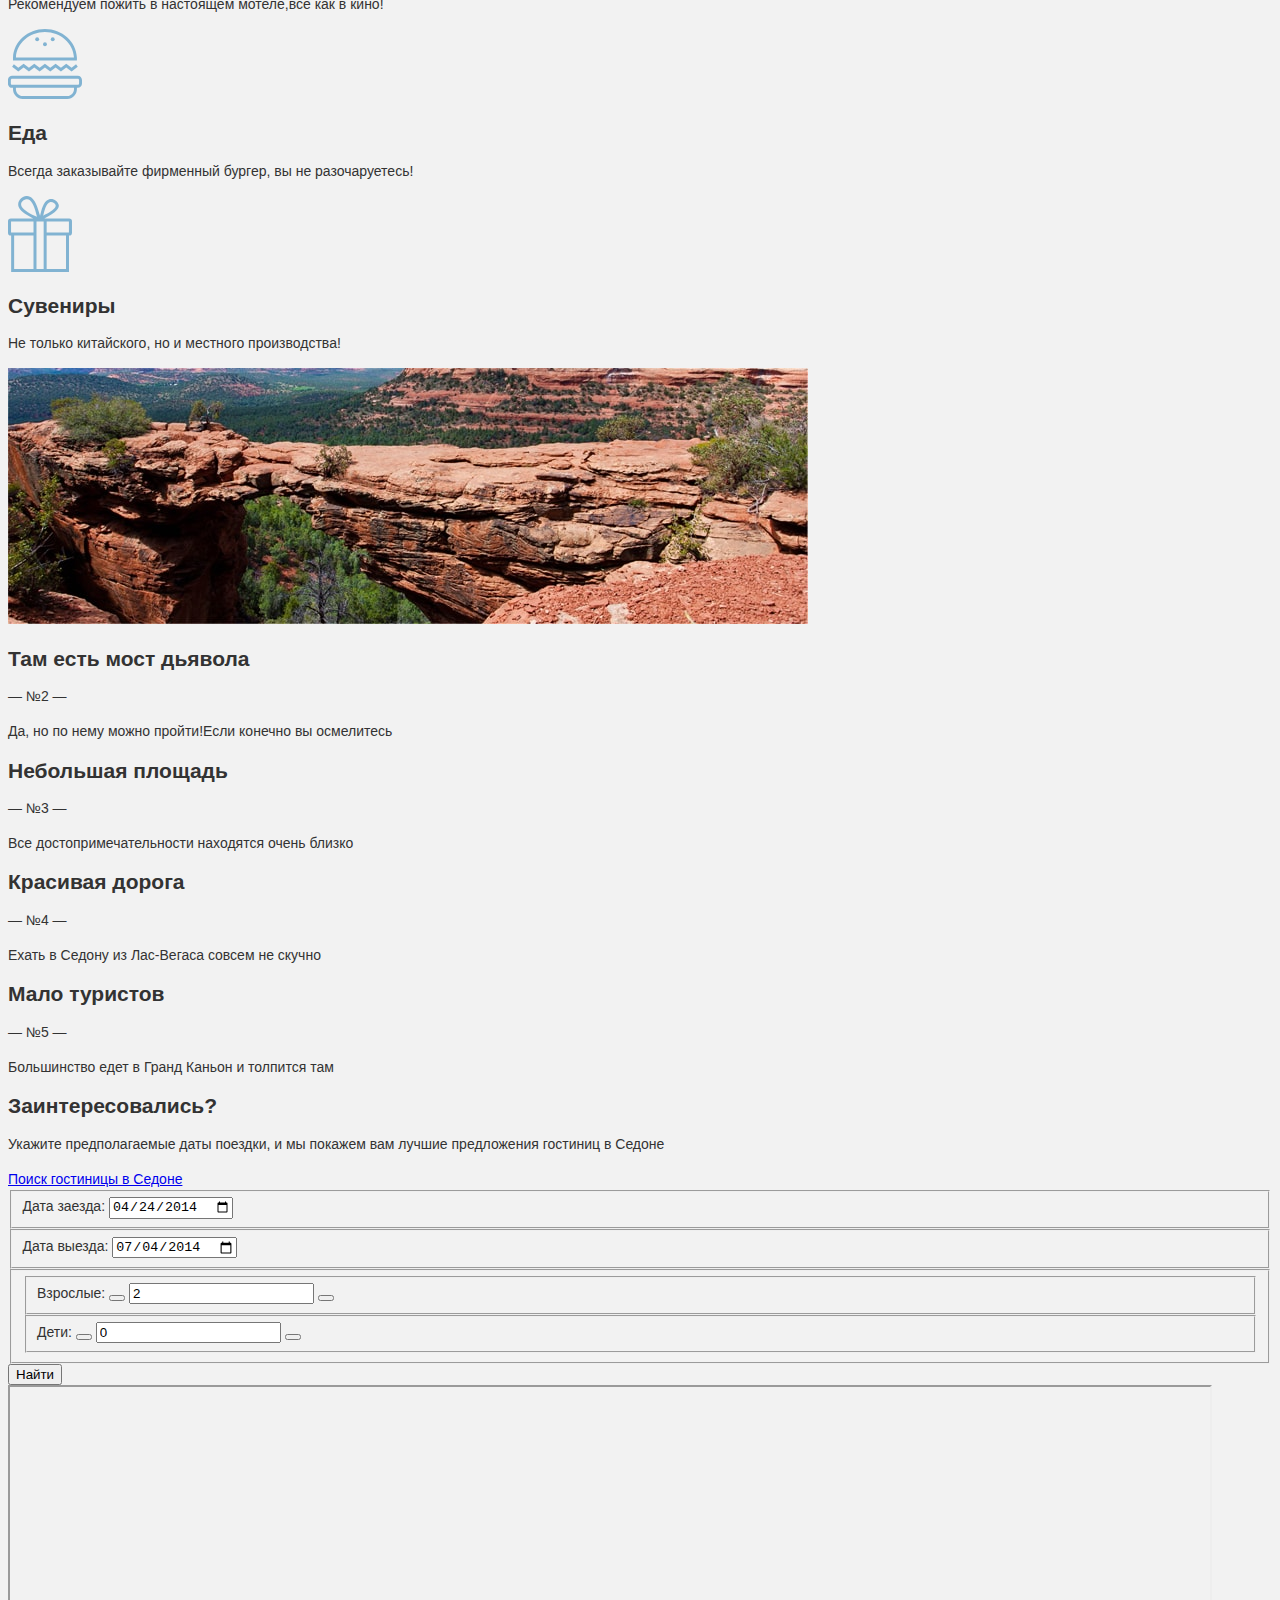
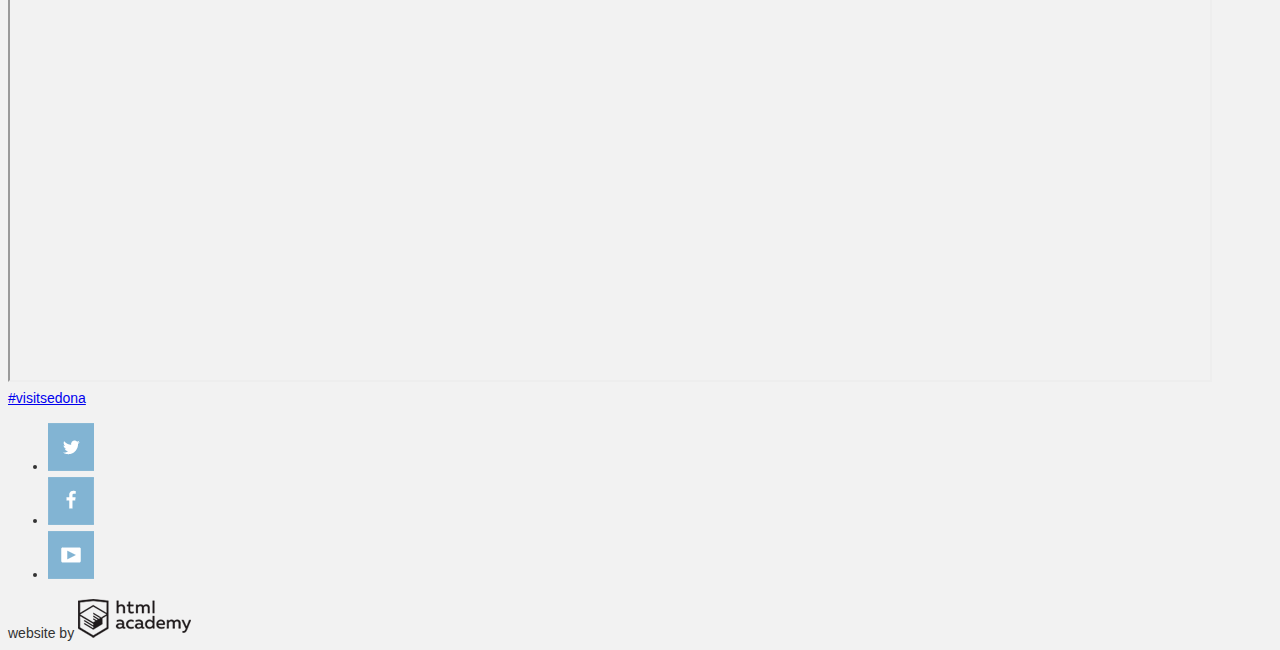
==== commit 68a8ee26: "-" ====
--- a/index.html
+++ b/index.html
@@ -22,7 +22,7 @@
     </header>
     <main>
        <div class="intro">
-          <!--<h2 class="visually-hidden">Седона</h2>-->
+          <h2 class="visually-hidden">Седона</h2>
           <img src="img/intro.png" width="1200" height="773" alt="Welcome">          
        </div>
        <section class="features">
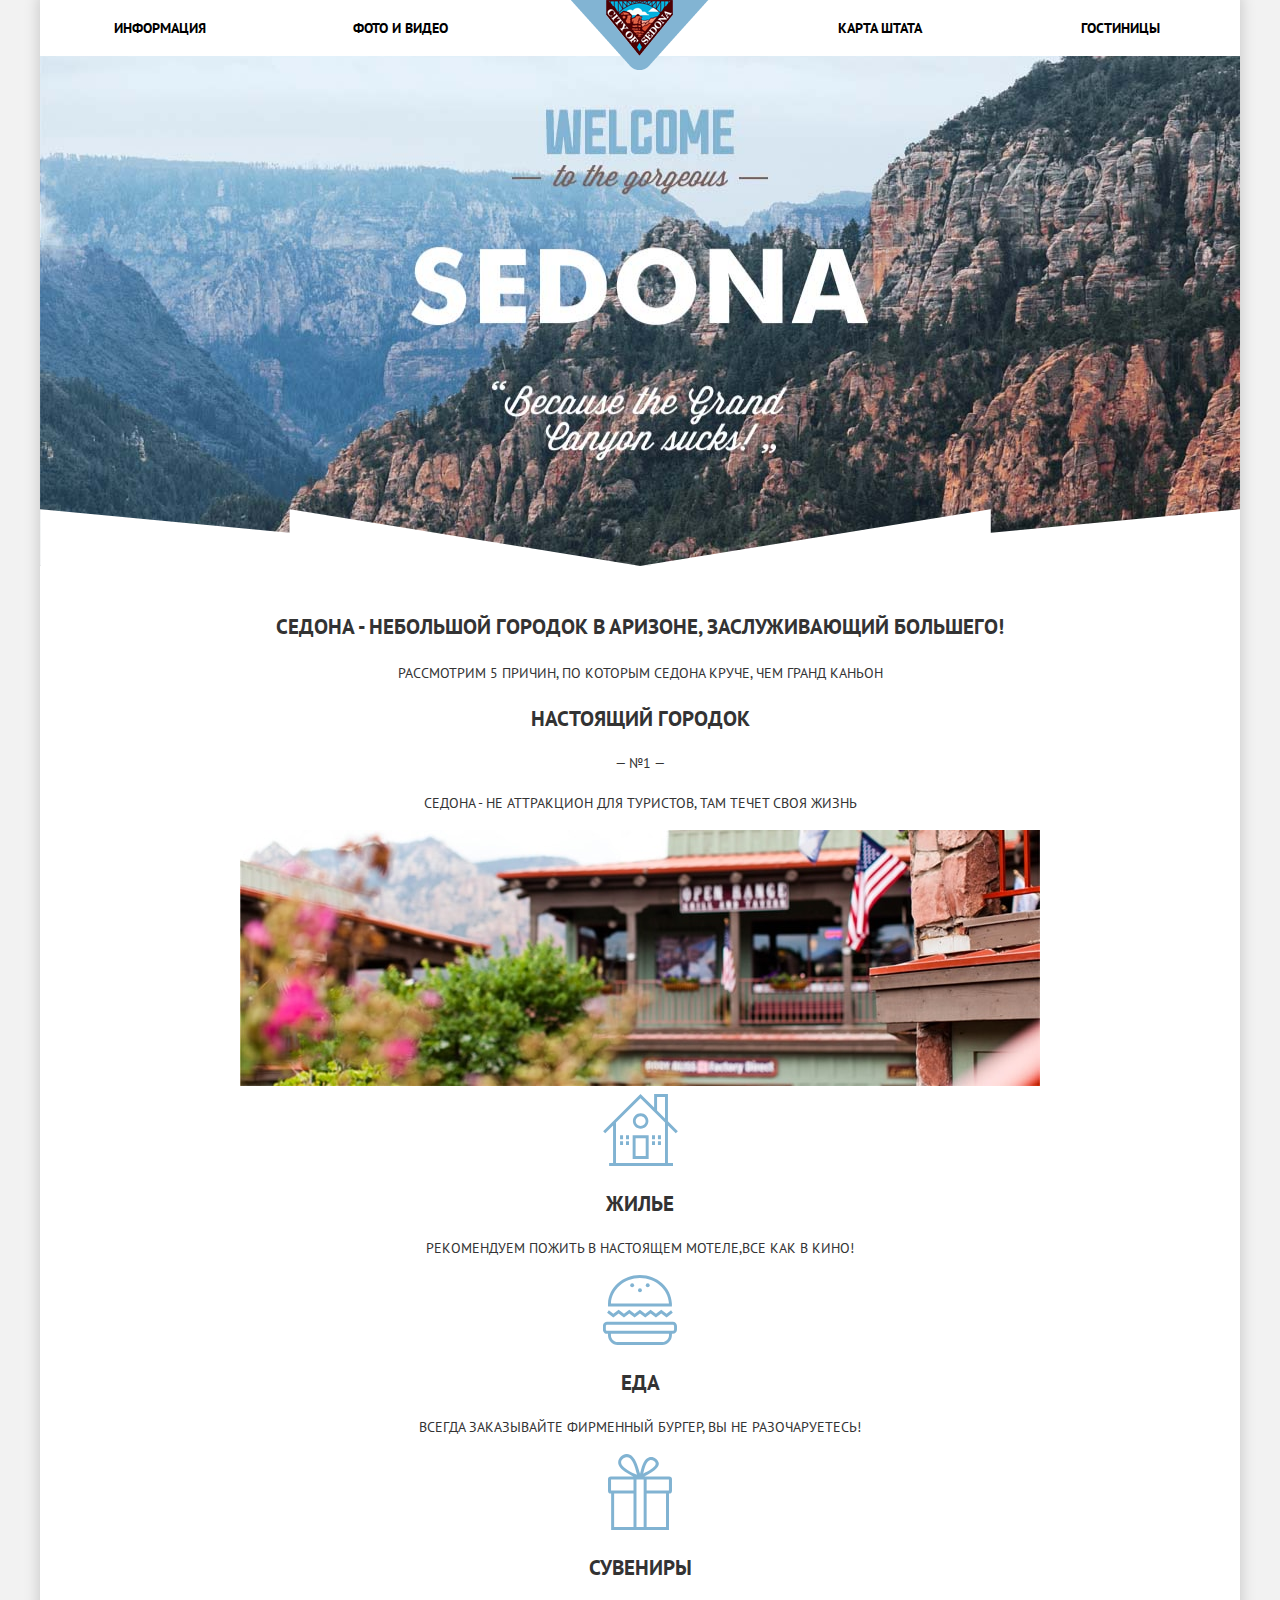
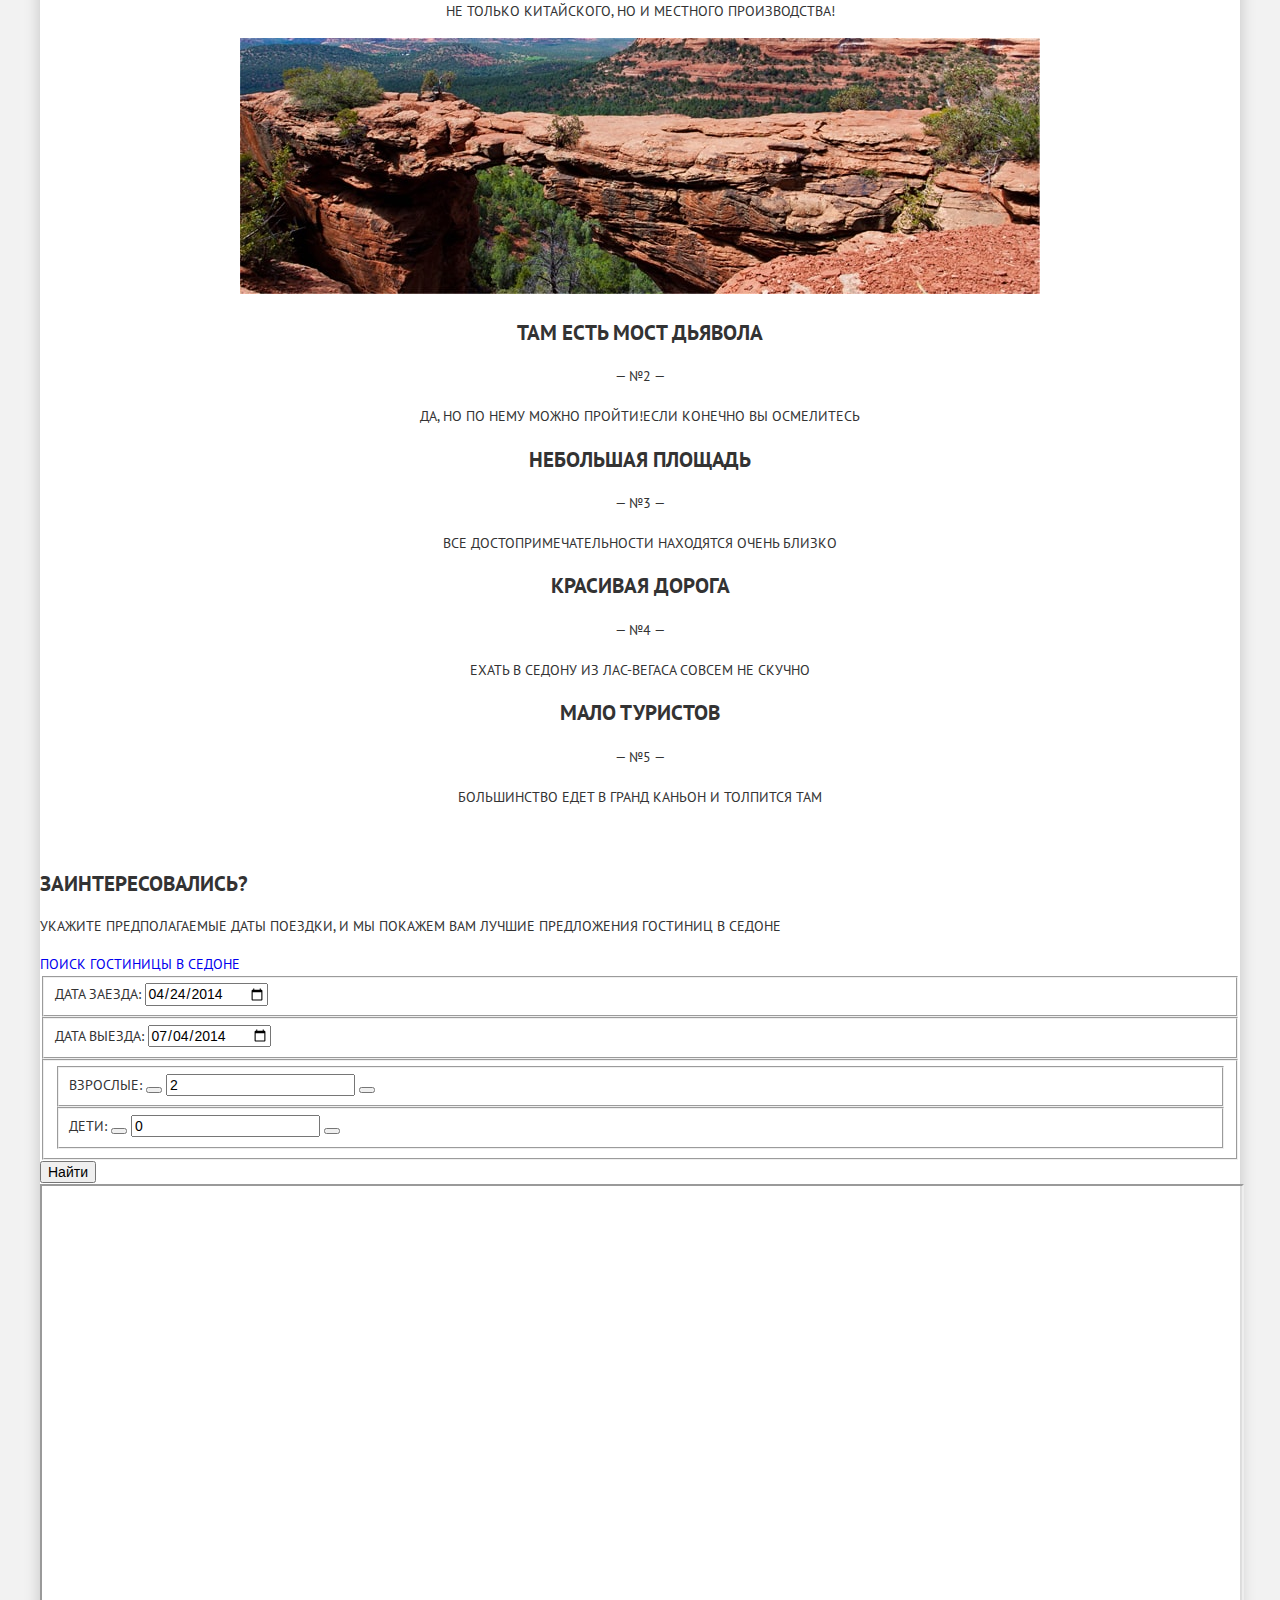
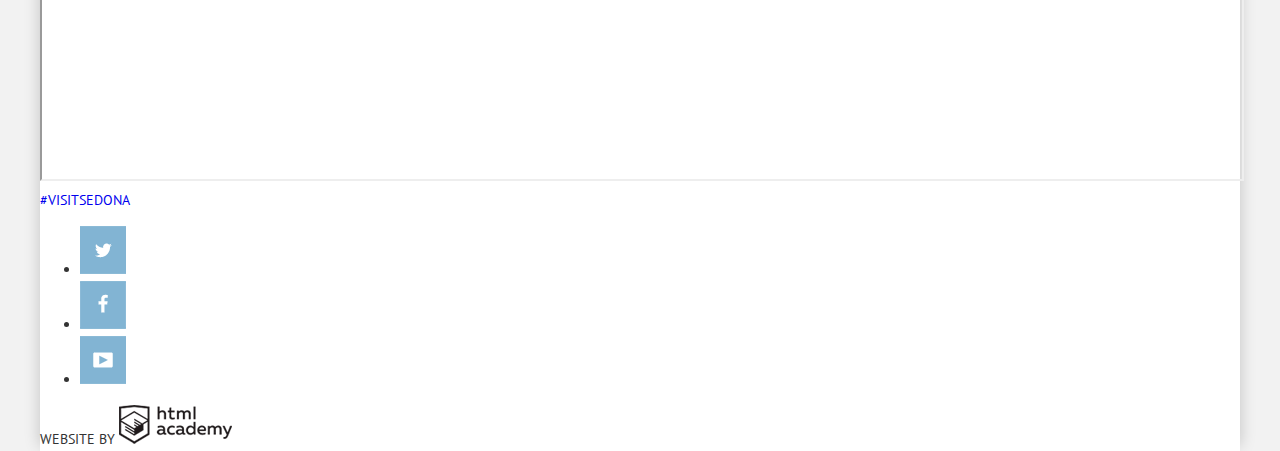
==== commit d0dcfc42: "-" ====
--- a/index.html
+++ b/index.html
@@ -3,6 +3,8 @@
   <head>   
     <meta charset="utf-8">    
       <title>Седона</title> 
+        <link href="https://fonts.googleapis.com/css?family=PT+Sans:400,700&amp;subset=cyrillic" rel="stylesheet" type='text/css'> 
+        <link href="css/normalize.css" rel="stylesheet">
         <link href="css/style.css" rel="stylesheet">     
   </head>
   <body>
@@ -10,7 +12,7 @@
     <header class="main-header">
       <nav class="main-navigation">
         <a class="main-header-logo">
-          <img src="img/logo.svg" width="115" height="55" alt="Логотип города Седона">
+          <img src="img/logo.svg" alt="Логотип города Седона">
         </a>
         <ul class="site-navigation">
           <li><a href="info.html">Информация</a></li>
@@ -21,13 +23,13 @@
       </nav>
     </header>
     <main>
-       <div class="intro">
-          <h2 class="visually-hidden">Седона</h2>
-          <img src="img/intro.png" width="1200" height="773" alt="Welcome">          
+       <div class="intro">          
+          <div class="poster"></div>       
        </div>
-       <section class="features">
-            <div class="features-head">               
-               <h1>Седона - небольшой городок в Аризоне, заслуживающий большего!</h1>
+        <section class="features">
+            <div class="features-head"> 
+           <!--<h1 class="visually-hidden">Седона</h1>-->              
+               <h2>Седона - небольшой городок в Аризоне, заслуживающий большего!</h2>
                <p>Рассмотрим 5 причин, по которым Седона круче, чем Гранд Каньон</p>
             </div>
 
--- a/css/style.css
+++ b/css/style.css
@@ -1,18 +1,149 @@
-body {
+html,body {
+  margin: 0;
+  padding: 0;
   font-family: "PT Sans", Arial, sans-serif;
   font-size: 14px;
-  line-height: 21px;
+  line-height: 24px;
+  font-weight: normal;
   color: #333;
   background: #f2f2f2;
+  text-transform: uppercase;
 }
 
-h1{
- font-family: "PT Sans", Arial, sans-serif;
- font-size: 21px; 
- font-weight:bold;
-
+a {
+  text-decoration: none;
 }
 
-.features-items h2 {
+.container {
+  max-width: 1200px;
+  min-width: 768px;
+  margin: 0 auto;
+  background: #fff;
+  box-shadow: 0 -5px 15px 0 rgba(0,0,0,.2);
+  }
 
-}+.main-header {
+  position: relative;
+  background: #fff;
+}
+
+.main-navigation .main-header-logo {
+  position: absolute;
+  z-index: 1;
+  left: 50%;
+  width: 138px;
+  height: 70px;
+  margin-left: -69px;
+  font-size: 0;
+  line-height: 0;
+  color: transparent;
+  background:transparent url("img/logo.svg") no-repeat 0 0;
+}
+
+.site-navigation {
+  margin: 0;
+  padding: 0;
+  list-style: none;
+  font-size: 0;
+}
+
+.site-navigation li {
+  display: inline-block;
+  vertical-align: top;
+  width: 20%;
+}
+
+.site-navigation a {
+  display: block;
+  padding: 15px 0;
+  font-size: 14px;
+  line-height: 26px;
+  font-weight: bold;
+  text-align: center;
+  text-decoration: none;
+  color: #000;
+}
+
+.site-navigation a:hover {
+  color: #81b3d2;
+}
+
+.site-navigation a:active {
+  color: #000;
+  opacity: .3;
+}
+
+.site-navigation .active {
+  color: #766357;
+}
+
+.site-navigation .active:hover {
+  color: #604e43;
+}
+
+.site-navigation .active:active {
+  color: #766357;
+  opacity: .3;
+}
+
+.site-navigation li:nth-child(2) {
+  margin-right: 20%;
+}
+
+
+.visually-hidden {
+  position: absolute;
+  visibility: hidden;
+  display: none;
+} 
+
+.poster {
+  position: relative;
+  height: 510px;
+  background: #3d4c57 url("../img/intro.jpg") no-repeat 50% 30%;
+  background-size: cover;
+}
+ 
+.poster::after {
+  content: "";
+  position: absolute;
+  z-index: 2;
+  left: 0;
+  right: 0;
+  bottom: 0;
+  height: 57px;
+  background: transparent url("../img/intro-shape.png") no-repeat 0 50%;
+  background-size: 100% 57px;
+  }
+
+
+.features {
+  padding: 31px 0;
+  line-height: 26px;
+  text-align: center;
+}
+
+.features-head h1 {
+  width: 450px;
+  margin: 28px auto;
+  font-size: 21px;
+  color: #000;
+}
+
+.features-head p {
+  margin: 20px 0;
+}
+
+
+h1 {
+  font-family: "PT Sans", Arial, sans-serif;
+  font-size: 21px; 
+  font-weight:bold;
+}
+
+h2 {
+  font-weight: bold;
+  font-size: 21px;
+}
+
+.features-items h2 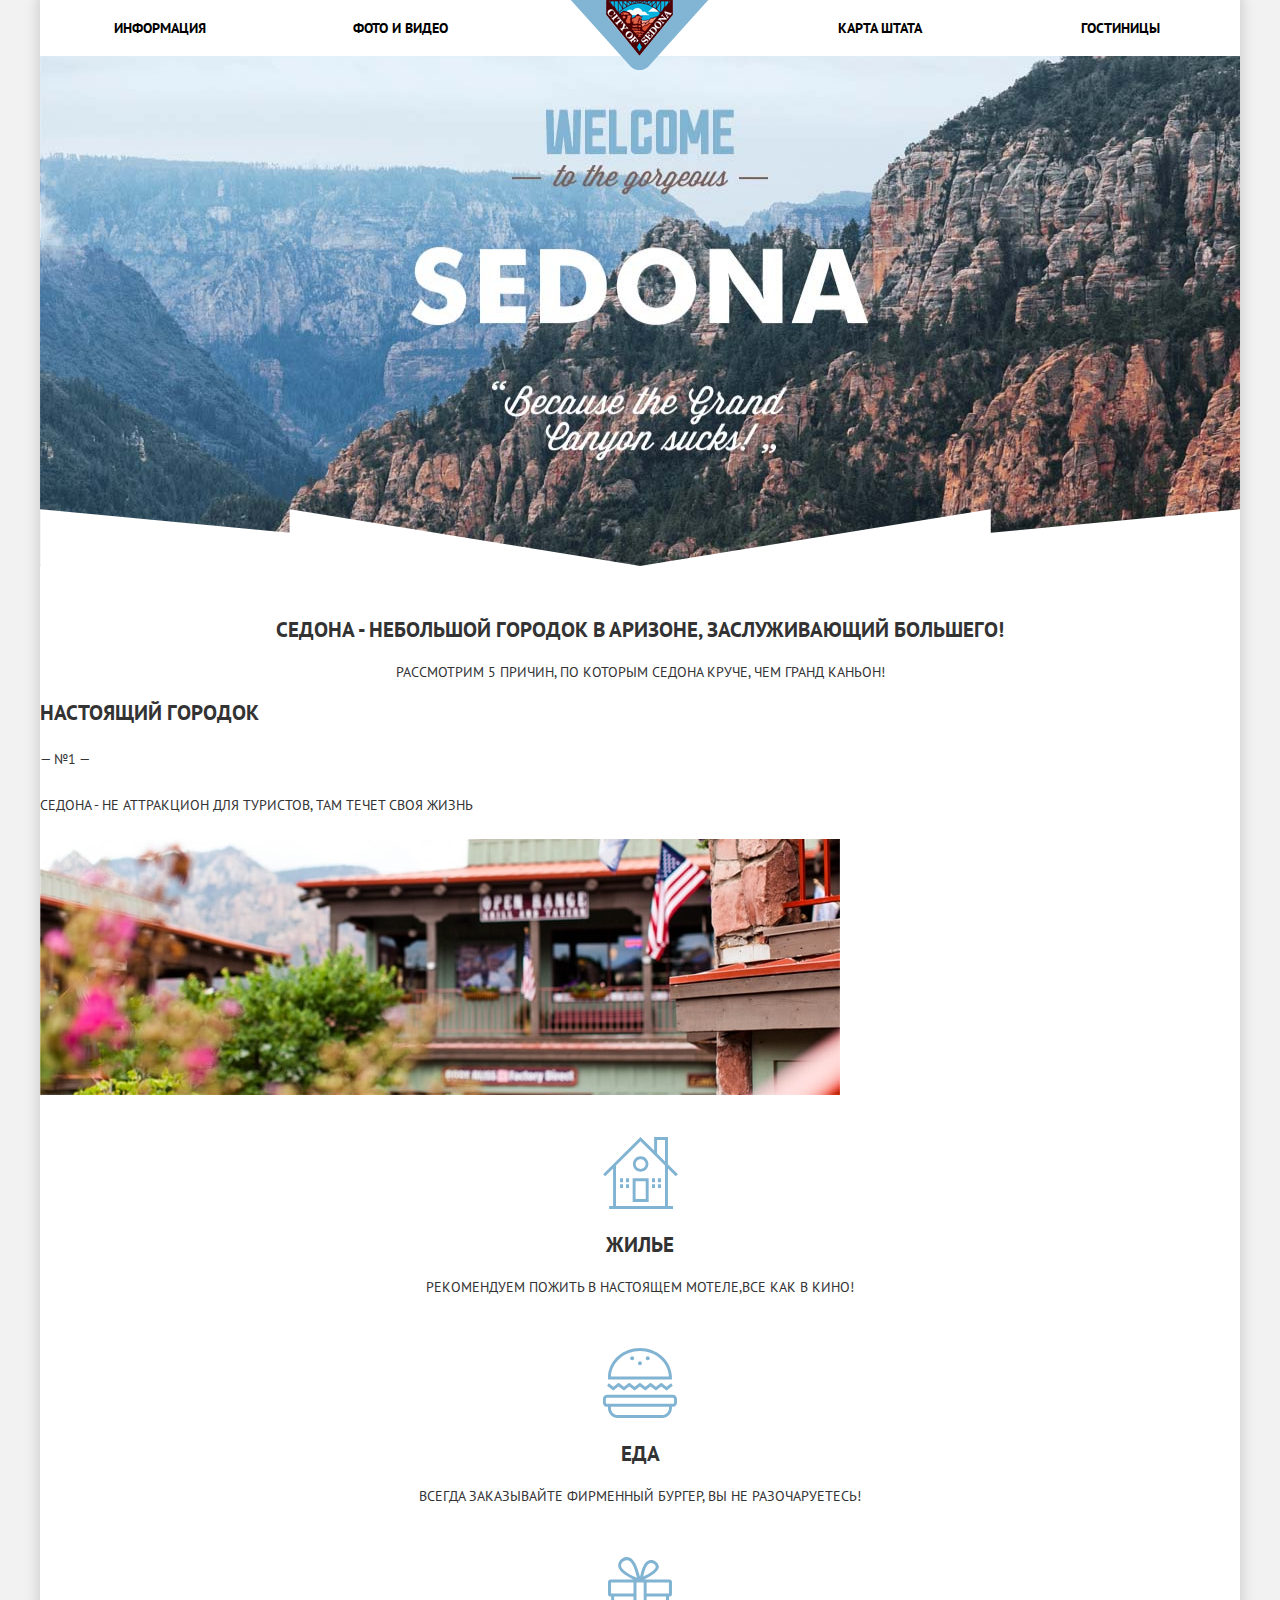
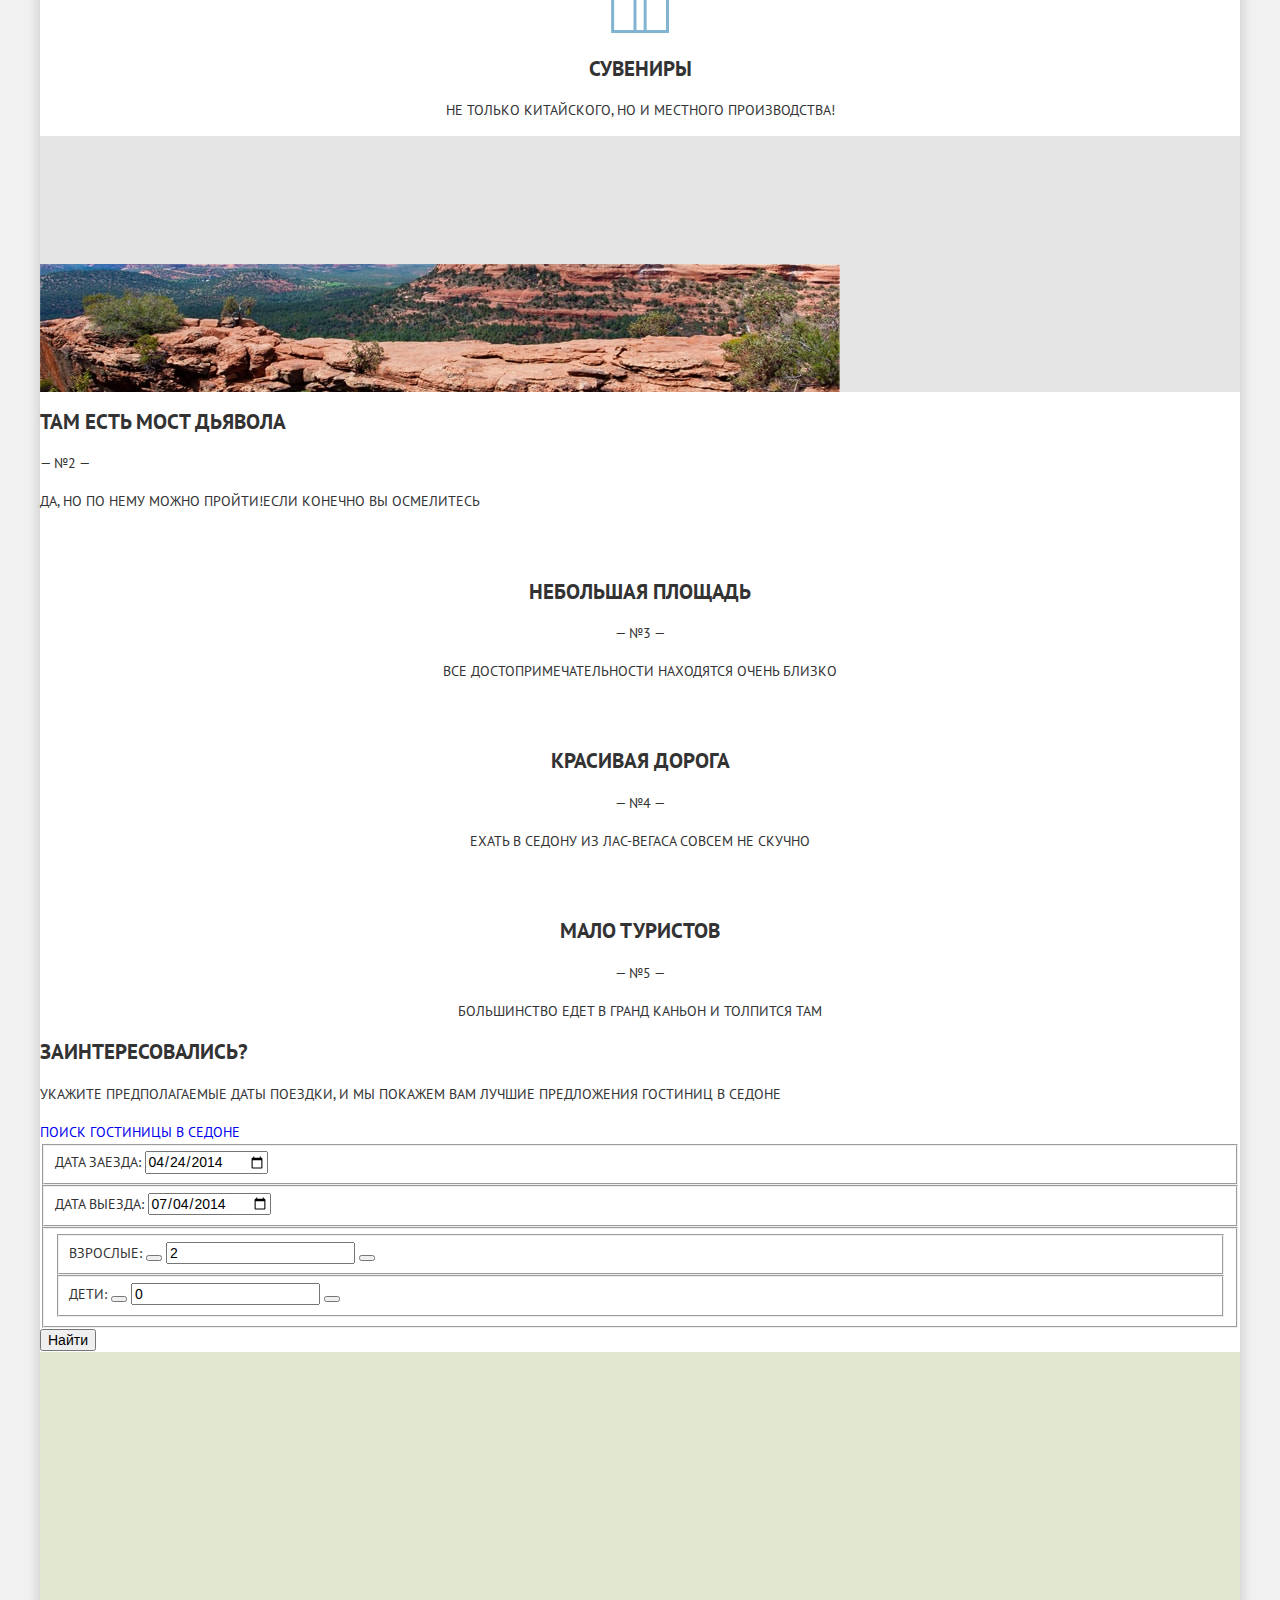
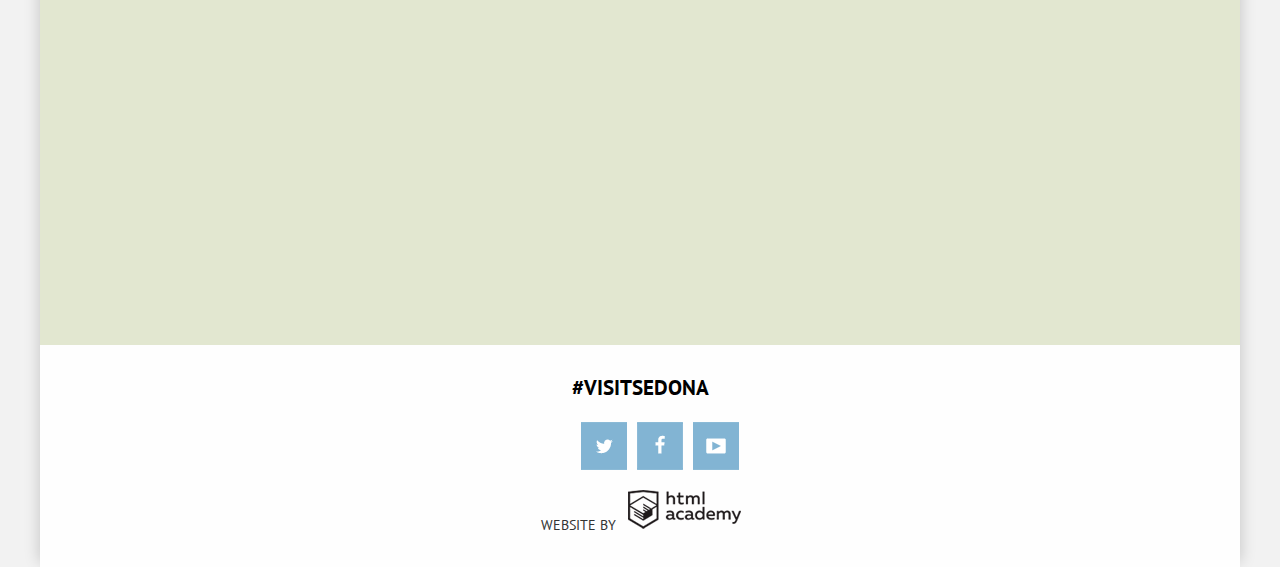
==== commit c3f224bd: "-" ====
--- a/index.html
+++ b/index.html
@@ -28,14 +28,14 @@
        </div>
         <section class="features">
             <div class="features-head"> 
-           <!--<h1 class="visually-hidden">Седона</h1>-->              
+              <h1 class="visually-hidden">Седона</h1>           
                <h2>Седона - небольшой городок в Аризоне, заслуживающий большего!</h2>
-               <p>Рассмотрим 5 причин, по которым Седона круче, чем Гранд Каньон</p>
+               <p>Рассмотрим 5 причин, по которым Седона круче, чем Гранд Каньон!</p>
             </div>
 
-            <div class="features-items">
+            <div class="features-items left">
                <div class="item-title features-blue">
-                   <h2>Настоящий городок</h2>
+                   <h2 class="feature-title">Настоящий городок</h2>
                    <p>&#8212 №1 &#8212</p>
                    <p>Седона - не аттракцион для туристов,
                    там течет своя жизнь</p>           
@@ -46,52 +46,52 @@
                </div>
            </div>
 
-           <div class="features-items">
-               <div class="item-title features-white">
+           <div class="advantages-items">
+               <div class="advantage-title features-white">                 
                    <img src="img/icon-house.svg">
                    <h2>Жилье</h2>
-                   <p>Рекомендуем пожить в настоящем мотеле,все как в кино!</p>
+                   <p>Рекомендуем пожить в настоящем мотеле,все как в кино!</p>                
                </div>
 
-               <div class="item-title features-white">
+               <div class="advantage-title features-white">
                    <img src="img/icon-burger.svg">
                    <h2>Еда</h2>
                    <p>Всегда заказывайте фирменный бургер, вы не разочаруетесь!</p>
                </div>
 
-               <div class="item-title features-white">
+               <div class="advantage-title features-white">
                    <img src="img/icon-souvenir.svg">
                    <h2>Сувениры</h2>
                    <p>Не только китайского, но и местного производства!</p>
                </div>
            </div>
 
-           <div class="features-items">
+           <div class="features-items right">
                <div class="features-items-img features-blue">            
                    <img src="img/devils-bridge.jpg" width="800" height="256" alt="Мост дьявола">                
                </div>
            
                <div clas="item-title features-blue">                
-                   <h2>Там есть мост дьявола</h2>
+                   <h2 class="feature-title">Там есть мост дьявола</h2>
                    <p>&#8212 №2 &#8212</p>
                    <p>Да, но по нему можно пройти!Если конечно вы осмелитесь</p>           
                </div>
            </div>
 
-           <div class="features-items">
-                <div class="item-title features-gray">
+           <div class="advantages-items">
+                <div class="advantage-title features-gray">
                    <h2>Небольшая площадь</h2>
                    <p>&#8212 №3 &#8212</p>
                    <p>Все достопримечательности находятся очень близко</p>
                 </div>
 
-                <div class="item-title features-gray">
+                <div class="advantage-title features-gray">
                    <h2>Красивая дорога</h2>
                    <p>&#8212 №4 &#8212</p>
                    <p>Ехать в Седону из Лас-Вегаса совсем не скучно</p>
                 </div>
 
-                <div class="item-title features-gray">
+                <div class="advantage-title features-gray">
                    <h2>Мало туристов</h2>
                    <p>&#8212 №5 &#8212</p>
                    <p>Большинство едет в Гранд Каньон и толпится там</p>
@@ -119,7 +119,6 @@
               </fieldset>
 
               <fieldset class="choose-features">
-
                  <fieldset class="growns">
                     <label class="form-label" for="counter-adult">Взрослые:</label>
                     <button class="icon-minus" type="button" tabindex="-1"></button>
@@ -159,7 +158,7 @@
       </div>
       <div class="footer-copyright">
           <span class="secondary-text">website by</span>        
-          <a class="button" href="https://htmlacademy.ru"><img src="img/logo-htmlacademy.svg"></a>
+          <a class="button-htmlacademy" href="https://htmlacademy.ru"><img src="img/logo-htmlacademy.svg"></a>
       </div>
      </div>
     </footer>  
--- a/css/style.css
+++ b/css/style.css
@@ -94,7 +94,7 @@
 .visually-hidden {
   position: absolute;
   visibility: hidden;
-  display: none;
+  display: block;
 } 
 
 .poster {
@@ -116,34 +116,351 @@
   background-size: 100% 57px;
   }
 
+------ Features ------
 
 .features {
-  padding: 31px 0;
-  line-height: 26px;
-  text-align: center;
-}
-
-.features-head h1 {
-  width: 450px;
-  margin: 28px auto;
-  font-size: 21px;
+  min-height: 256px;
+  background: #eee;
+}
+
+.features .features-head {
+  padding: 0 4%;
+  padding-top: 35px;
+}
+
+.features-head {
+  text-align: center;
+}
+
+---
+---
+
+.feature-title {
+  margin: 10px auto;
+  font-size: 21px;
+  line-height: 26px;
+  font-weight: bold;
+}
+
+----
+----
+
+
+.features-items {
+  color: #fff;
+  background: #81b3d2;
+}
+
+.item-title .features-blue {
+  padding: 0 6%;
+  padding-top: 35px;   
+}
+
+.item-title p {
+  margin: 22px auto;
+}
+
+.right .features-items {
+  padding: 0 7%;
+  padding-top: 35px;
+}
+
+.features-items .item-title h2 {
+  margin-top: 17px;  
+}
+
+.features-items-img {
+  position: relative;
+  height: 256px;
+  overflow: hidden;
+  background: rgba(0,0,0,.1); 
+}
+
+.features-items-img img {
+  position: absolute;
+  top: 50%;
+  max-width: 100%;
+  height: auto;
+                    <-----
+}
+
+.advantages-items {
+  min-height: 330px;
+  margin: 0;
+  padding: 0;
+  list-style: none;
+}
+
+.advantage-title {
+  padding: 0 6%;
+  padding-top: 35px;
+  text-align: center;
+}
+
+.advantage-title .features-white {
+  position: relative;
+  margin: 20px auto;
+  padding-top: 103px;
+  font-size: 21px;
+  line-height: 26px;
+  font-weight: bold; 
+}
+
+-------Поиск гостиницы в Седоне-----------
+/*
+.choose-intro {
+  position: relative;
+  z-index: 1;
+  width: 568px;
+  margin: 0 auto;
+  text-align: center;
+}
+
+.choose-intro h2 {
+  margin-top: 53px;
+  margin-bottom: 29px;
+  font-size: 30px;
+  line-height: 30px;
+  font-weight: bold;
+}
+
+.choose-intro p {
+  margin: 24px 50px;
+  line-height: 24px;
+}
+
+.intro .btn-book {
+  position: relative;
+  z-index: 2;
+  display: block;
+  margin-top: 45px;
+  padding: 30px;
+  font-size: 21px;
+  line-height: 26px;
+}
+
+.choose-dates {
+  position: absolute;
+  z-index: 1;
+  left: 0;
+  right: 0;
+  background: #fff;
+  box-shadow: 0 7px 15px 0 rgba(0,0,0,.15);
+}
+
+.form {
+  margin: 55px;
+}
+
+.arrive-form {
+  position: relative;
+  margin: 0;
+  margin-bottom: 30px;
+  padding: 0;
+  border: none;
+  font-size: 0;
+  font-weight: bold;
+  text-align: left;
+}
+
+.form .form-label {
+  display: inline-block;
+  vertical-align: top;
+  width: 115px;
+  font-size: 14px;
+  line-height: 41px;
+}
+
+.form .form-input {
+  display: inline-block;
+  vertical-align: top;
+}
+
+.form-input-date {
+  width: 343px;
+  padding-right: 38px;
+}
+
+.calendar {
+  position: absolute;
+  right: 0;
+  top: 0;
+  color: #a9a9a9;
+}
+
+.calendar::before {
+  width: 38px;
+  margin: 0;
+  font-size: 21px;
+  line-height: 38px;
+  text-align: center;
+}
+
+.form-input-date:hover + .icon-calendar {
   color: #000;
 }
 
-.features-head p {
-  margin: 20px 0;
-}
-
-
-h1 {
-  font-family: "PT Sans", Arial, sans-serif;
-  font-size: 21px; 
-  font-weight:bold;
-}
-
-h2 {
+.form-input-date:focus + .icon-calendar {
+  color: #81b3d2;
+}
+
+.growns {
+  display: inline-block;
+  vertical-align: top;
+  margin: 0;
+  padding: 0;
+  border: none;
+  font-size: 0px;
+}
+
+.form-input-tally {
+  width: 38px;
+  padding: 8px 0;
+  text-align: center;
+}
+
+.growns button {
+  display: inline-block;
+  vertical-align: top;
+  padding: 0;
+  border: none;
+  outline: none;
+  color: #a9a9a9;
+  background: #f2f2f2;
+}
+
+.growns button::before {
+  display: block;
+  width: 38px;
+  margin: 0;
+  font-size: 14px;
+  line-height: 38px;
+  text-align: center;
+}
+
+.growns .form-label[for='counter-children'] {
+  width: 65px;
+  margin-left: 50px;
+}
+
+.form .btn {
+  width: 100%;
+  margin-top: 24px;
+  padding: 16px;
+  font-size: 21px;
+  line-height: 26px;
+}
+
+*/
+-------------------------------------------
+
+
+
+
+------ Футер --------
+
+.main-footer .footer-items {
+  position: relative;
+}
+
+.map {  
+  height: 593px;
+  background: #e2e7d0 no-repeat 50% 100%;  
+}
+
+.map iframe {
+  height: 593px;
+  width: 100%;
+  border: none;
+}
+
+
+.main-footer .footer-items {
+  position: relative;
+  bottom: 0;
+  left: 0;
+  right: 0;
+}
+
+.main-footer .footer-items {
+  padding: 30px 0;
+  text-align: center;
+  background: rgba(254,254,254,.9);
+}
+
+
+.footer-tag {
+  padding-right: 17px 0;	
+}
+
+.footer-tag a {
+  font-size: 21px;
+  line-height: 26px;
   font-weight: bold;
-  font-size: 21px;
-}
-
-.features-items h2 +  text-decoration: none;
+}
+
+.footer-tag a {
+  color: #000;
+}
+
+.footer-tag a:hover {
+  color: #81b3d2;
+}
+
+.footer-tag a:active {
+  color: #000;
+  opacity: .3;	
+}
+
+.footer-social li {
+  display: inline-block;
+  vertical-align: top;
+  margin: 6px 3px;
+}
+
+.social-button {
+  display:  block;
+  width: 46px;
+  height: 48px;
+  padding: 0;
+  font-size: 0;
+  line-height: 0;
+}
+
+.social-button::before {
+  font-size: 20px;
+  line-height: 48px;
+}
+
+.footer-copyright .secondary-text,
+.footer-copyright .logo-htmlacademy {
+  display: inline-block;
+  vertical-align: middle;
+}
+
+.footer-copyright .secondary-text {
+  margin-left: 10px;
+  font-size: 14px;
+}
+
+.button-htmlacademy {
+  width: 113px;
+  height: 39px;
+  margin: 4px 8px;
+  text-decoration: none;
+  background: transparent;
+  background-position: 50% -198px;
+}
+
+.button-htmlacademy:hover {
+  background-position: 50% -99px;
+}
+
+.button-htmlacademy:active {
+  background-position: 50% 0;
+}
+
+
+
+
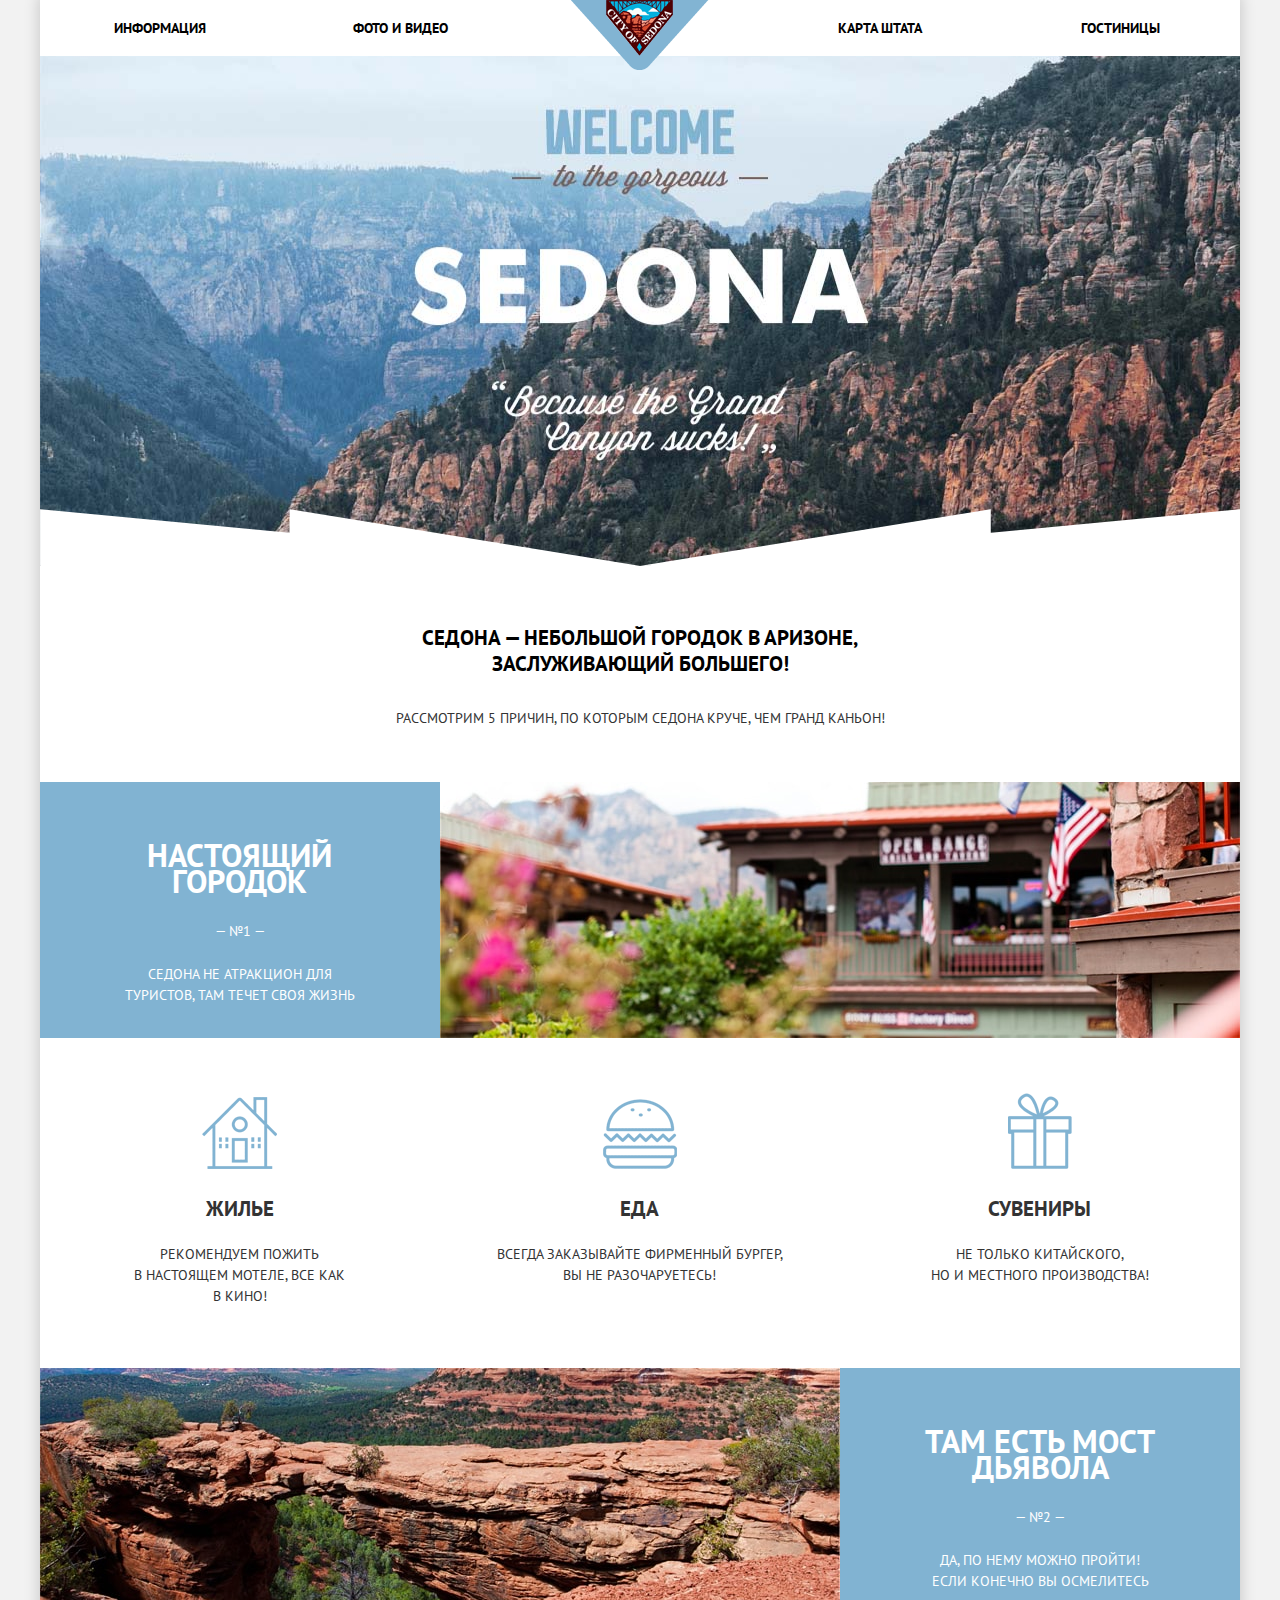
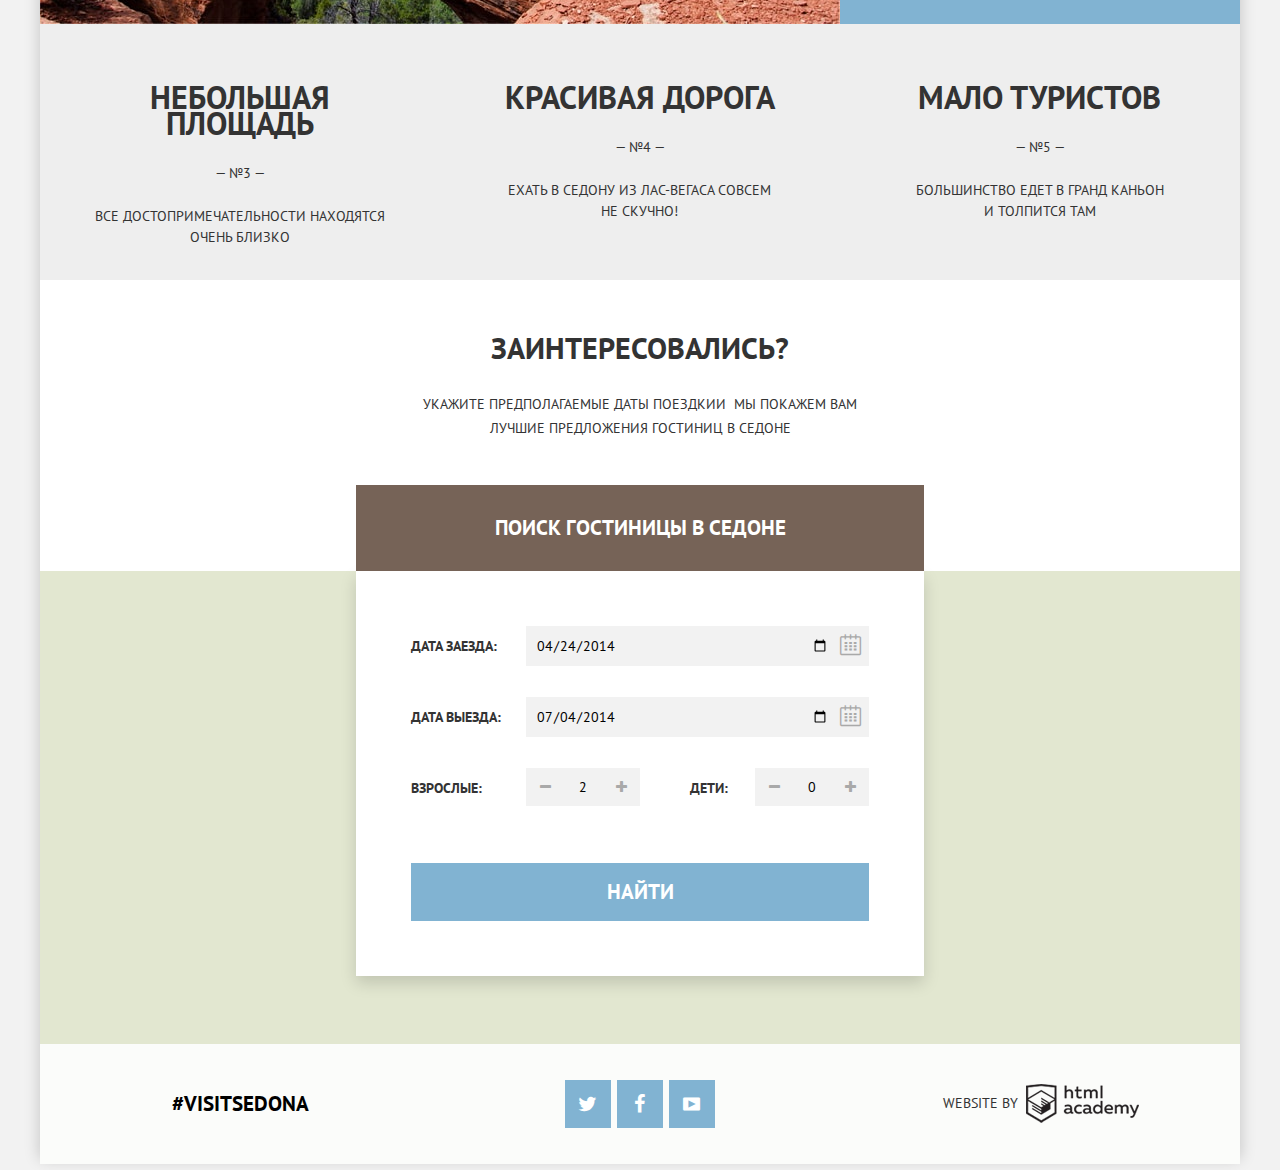
==== commit 66d9e2c9: "-" ====
--- a/index.html
+++ b/index.html
@@ -9,9 +9,9 @@
   </head>
   <body>
    <div class="container">
-    <header class="main-header">
-      <nav class="main-navigation">
-        <a class="main-header-logo">
+     <header class="main-header">
+       <nav class="main-navigation">
+        <a class="main-header-logo" href="index.html">
           <img src="img/logo.svg" alt="Логотип города Седона">
         </a>
         <ul class="site-navigation">
@@ -22,116 +22,118 @@
         </ul>
       </nav>
     </header>
-    <main>
-       <div class="intro">          
-          <div class="poster"></div>       
+    <main class="content">
+       <div class="welcome">          
+          <div class="picture"></div>       
        </div>
-        <section class="features">
-            <div class="features-head"> 
-              <h1 class="visually-hidden">Седона</h1>           
-               <h2>Седона - небольшой городок в Аризоне, заслуживающий большего!</h2>
+        <section class="intro">
+          <h1 class="visually-hidden">Седона</h1>           
+             <h2 class="intro-heading">Седона&nbsp;&mdash; небольшой городок в&nbsp;Аризоне, заслуживающий большего!</h2>
                <p>Рассмотрим 5 причин, по которым Седона круче, чем Гранд Каньон!</p>
-            </div>
+        </section>
 
-            <div class="features-items left">
-               <div class="item-title features-blue">
-                   <h2 class="feature-title">Настоящий городок</h2>
-                   <p>&#8212 №1 &#8212</p>
-                   <p>Седона - не аттракцион для туристов,
-                   там течет своя жизнь</p>           
+            <div class="features features-exposed features-exposed-left line">
+               <div class="feature-characteristic category">
+                  <div class="feature-heading">
+                     <h2>Настоящий городок</h2>
+                  </div>
+                  <span class="feature-number">&mdash;&nbsp;&#8470;1&nbsp;&mdash;</span>
+                  <p>Седона не&nbsp;атракцион для туристов, там течет своя жизнь</p>
                </div>
-
-               <div clas="features-items-img features-blue">
-                   <img src="img/true-city.jpg" width="800" height="256" alt="Настоящий городок">     
+               <div class="feature-picture category category-dual">
+                 <img class="picture" src="img/true-city.jpg" width="800" height="256" alt="Настоящий городок">                        
                </div>
            </div>
 
-           <div class="advantages-items">
-               <div class="advantage-title features-white">                 
-                   <img src="img/icon-house.svg">
-                   <h2>Жилье</h2>
-                   <p>Рекомендуем пожить в настоящем мотеле,все как в кино!</p>                
-               </div>
 
-               <div class="advantage-title features-white">
-                   <img src="img/icon-burger.svg">
-                   <h2>Еда</h2>
-                   <p>Всегда заказывайте фирменный бургер, вы не разочаруетесь!</p>
-               </div>
+           <ul class="advices line">
+             <li class="advice-characteristic category">
+               <div class="advice-heading advice-heading-house">Жилье</div>
+               <p>Рекомендуем пожить в&nbsp;настоящем мотеле, все как в&nbsp;кино!</p>
+             </li>
+             <li class="advice-characteristic advice-characteristic-middle category">
+               <div class="advice-heading advice-heading-food">Еда</div>
+               <p>Всегда заказывайте фирменный бургер, Вы&nbsp;не&nbsp;разочаруетесь!</p>
+             </li>
+             <li class="advice-characteristic category">
+               <div class="advice-heading advice-heading-gift">Сувениры</div>
+               <p>Не&nbsp;только китайского, но&nbsp;и&nbsp;местного производства!</p>
+             </li>
+           </ul>
 
-               <div class="advantage-title features-white">
-                   <img src="img/icon-souvenir.svg">
-                   <h2>Сувениры</h2>
-                   <p>Не только китайского, но и местного производства!</p>
-               </div>
+
+           <div class="features features-exposed features-exposed-right line">
+              <div class="feature-picture category category-dual">            
+                   <img class="picture" src="img/devils-bridge.jpg" width="800" height="256" alt="Мост дьявола">                
+              </div>           
+              <div class="feature-characteristic category">
+                <div class="feature-heading">                
+                   <h2>Там есть мост дьявола</h2>
+                </div>
+                   <span class="feature-number">&mdash;&nbsp;&#8470;2&nbsp;&mdash;</span>
+                   <p>Да, по&nbsp;нему можно пройти! Если конечно вы&nbsp;осмелитесь</p>          
+              </div>
            </div>
 
-           <div class="features-items right">
-               <div class="features-items-img features-blue">            
-                   <img src="img/devils-bridge.jpg" width="800" height="256" alt="Мост дьявола">                
+
+           <ul class="features line">
+             <li class="feature-characteristic category">
+               <div class="feature-heading">
+                 <h2>Небольшая площадь</h2>
                </div>
-           
-               <div clas="item-title features-blue">                
-                   <h2 class="feature-title">Там есть мост дьявола</h2>
-                   <p>&#8212 №2 &#8212</p>
-                   <p>Да, но по нему можно пройти!Если конечно вы осмелитесь</p>           
+               <span class="feature-number">&mdash;&nbsp;&#8470;3&nbsp;&mdash;</span>
+               <p>Все достопримечательности находятся очень близко</p>
+             </li>
+             <li class="feature-characteristic category">
+               <div class="feature-heading">
+                 <h2>Красивая дорога</h2>
                </div>
-           </div>
+               <span class="feature-number">&mdash;&nbsp;&#8470;4&nbsp;&mdash;</span>
+               <p>Ехать в&nbsp;седону из&nbsp;Лас-Вегаса совсем не&nbsp;скучно!</p>
+             </li>
+             <li class="feature-characteristic category">
+               <div class="feature-heading">
+                 <h2>Мало туристов</h2>
+               </div>
+               <span class="feature-number">&mdash;&nbsp;&#8470;5&nbsp;&mdash;</span>
+               <p>Большинство едет в&nbsp;Гранд Каньон и&nbsp;толпится там</p>
+             </li>
+           </ul>
+          
 
-           <div class="advantages-items">
-                <div class="advantage-title features-gray">
-                   <h2>Небольшая площадь</h2>
-                   <p>&#8212 №3 &#8212</p>
-                   <p>Все достопримечательности находятся очень близко</p>
-                </div>
+           <div class="choose-hotel" id="choose-hotel">
+             <h2>Заинтересовались?</h2>
+             <p>Укажите предполагаемые даты поездкии &nbsp;мы&nbsp;покажем вам лучшие предложения гостиниц в&nbsp;седоне</p>
+             <a class="btn btn-request btn-switch" href="#">Поиск гостиницы в Седоне</a>
 
-                <div class="advantage-title features-gray">
-                   <h2>Красивая дорога</h2>
-                   <p>&#8212 №4 &#8212</p>
-                   <p>Ехать в Седону из Лас-Вегаса совсем не скучно</p>
-                </div>
+            <div class="choose-hotel-popup popup popup-hide">
+              <form class="form" action="/search" method="post">
+                <fieldset class="form-line">
+                   <label class="form-label" for="date-in">Дата заезда:</label>
+                   <input class="form-input form-input-date" type="date" name="date-in" id="date-in" value="2014-04-24">
+                   <span class="icon-calendar"></span>
+                </fieldset>
 
-                <div class="advantage-title features-gray">
-                   <h2>Мало туристов</h2>
-                   <p>&#8212 №5 &#8212</p>
-                   <p>Большинство едет в Гранд Каньон и толпится там</p>
-                </div>
-           </div>
-       </section>
+                <fieldset class="form-line">
+                  <label class="form-label" for="date-out">Дата выезда:</label>
+                  <input class="form-input form-input-date" type="date" name="date-out" id="date-out" value="2014-07-04">
+                  <span class="icon-calendar"></span>
+                </fieldset>
 
-       <div class="choose-intro">
-          <h2>Заинтересовались?</h2>
-          <p>Укажите предполагаемые даты поездки, и мы покажем вам лучшие предложения гостиниц в Cедоне</p>
-          <a class="btn btn-book" href="#">Поиск гостиницы в Седоне</a>
+              <fieldset class="counts form-line">
+                <fieldset class="count">
+                  <label class="form-label" for="count-grownup">Взрослые:</label>
+                  <button class="icon-minus" type="button" tabindex="-1"></button>
+                  <input class="form-input form-input-count" type="text" name="count-grownup" id="count-grownup" value="2">
+                  <button class="icon-plus" type="button" tabindex="-1"></button>
+                </fieldset>
 
-         <div class="choose-dates">
-            <form class="form" action="/search" method="post">
-              <fieldset class="arrive-form">
-                 <label class="form-label" for="arrive-date">Дата заезда:</label>
-                 <input class="form-input form-input-date" type="date" name="arrive-date" id="arrive-date" value="2014-04-24">
-                 <span class="calendar"></span>
-              </fieldset>
-
-              <fieldset class="departure-form">
-                 <label class="form-label" for="departure-date">Дата выезда:</label>
-                 <input class="form-input form-input-date" type="date" name="departure-date" id="departure-date" value="2014-07-04">
-                 <span class="calendar"></span>
-              </fieldset>
-
-              <fieldset class="choose-features">
-                 <fieldset class="growns">
-                    <label class="form-label" for="counter-adult">Взрослые:</label>
-                    <button class="icon-minus" type="button" tabindex="-1"></button>
-                    <input class="form-input form-input-tally" type="text" name="growns" id="growns" value="2">
-                    <button class="plus" type="button" tabindex="-1"></button>
-                 </fieldset>
-
-                 <fieldset class="children">
-                    <label class="form-label" for="counter-children">Дети:</label>
-                    <button class="icon-minus" type="button" tabindex="-1"></button>
-                    <input class="form-input form-input-tally" type="text" name="children" id="children" value="0">
-                    <button class="plus" type="button" tabindex="-1"></button>
-                 </fieldset>
+                <fieldset class="count">
+                  <label class="form-label" for="count-children">Дети:</label>
+                  <button class="icon-minus" type="button" tabindex="-1"></button>
+                  <input class="form-input form-input-count" type="text" name="count-children" id="count-children" value="0">
+                  <button class="icon-plus" type="button" tabindex="-1"></button>
+                </fieldset>                
               </fieldset>
 
               <input class="btn" type="submit" value="Найти">
@@ -141,26 +143,29 @@
     </main>
       
        
-    <footer class="main-footer">
+    <footer class="main-footer footer-map">
       <div class="map" id="map">
         <iframe src="https://www.google.com/maps/embed?pb=!1m18!1m12!1m3!1d838162.8369633064!2d-111.79513845!3d34.854378399999995!2m3!1f0!2f0!3f0!3m2!1i1024!2i768!4f13.1!3m3!1m2!1s0x872da132f942b00d%3A0x5548c523fa6c8efd!2sSedona%2C+AZ%2C+USA!5e0!3m2!1sen!2sru!4v1435000602855" width="1200" height="593" allowfullscreen></iframe>
       </div>
-    <div class="footer-items">
-      <div class="footer-tag">
-        <a href="#">#visitsedona</a>
+
+      <footer class="main-footer">
+        <div class="footer-categories line">
+          <div class="footer-hashtag category">
+            <a href="#">#visitsedona</a>
+          </div>
+        <div class="footer-socials category">
+          <ul>
+            <li><a class="btn btn-social icon-twitter" href="#">Twitter</a></li>
+            <li><a class="btn btn-social icon-facebook" href="#">Facebook</a></li>
+            <li><a class="btn btn-social icon-youtube" href="#">Youtube</a></li>
+          </ul>
+        </div>
+        <div class="footer-copyright category">
+          <span>website by</span>
+          <a class="logo-htmlacademy" href="https://htmlacademy.ru/">logo-htmlacademy</a>
+        </div>
       </div>
-      <div class="footer-social">        
-          <ul>
-            <li><a class="social-button" href="#"><img src="img/twitter.svg"></a></li>
-            <li><a class="social-button" href="#"><img src="img/fb.svg"></a></li>
-            <li><a class="social-button" href="#"><img src="img/youtube.svg"></a></li>
-          </ul>
-      </div>
-      <div class="footer-copyright">
-          <span class="secondary-text">website by</span>        
-          <a class="button-htmlacademy" href="https://htmlacademy.ru"><img src="img/logo-htmlacademy.svg"></a>
-      </div>
-     </div>
     </footer>  
-  </body>
+  </div>
+ </body>
 </html> --- a/css/style.css
+++ b/css/style.css
@@ -1,9 +1,250 @@
-html,body {
-  margin: 0;
-  padding: 0;
+
+
+.hidden {
+  display: none;
+}
+
+/*
+!!!-----------------сетки-----------------!!!
+*/
+
+.clearfix::before,
+.clearfix::after {
+  content: " ";
+  display: table;
+  clear: both;
+}
+
+.line {
+  font-size: 0;
+}
+
+.category {
+  display: inline-block;
+  vertical-align: top;
+  box-sizing: border-box;
+  width: 33.33%;
+  font-size: 14px;
+}
+
+.category-dual {
+  width: 66.67%;
+}
+
+ul.line {
+  margin: 0;
+  padding: 0;
+  list-style: none;
+}
+
+/*
+!!!------------------иконы--------------------!!!
+*/
+
+
+@font-face {
+  font-family: "symbols-sedona";
+  src: url("../font/symbols-sedona.eot?60737633");
+  src: url("../font/symbols-sedona.eot?60737633#iefix") format("embedded-opentype"),
+       url("../font/symbols-sedona.woff?60737633") format("woff"),
+       url("../font/symbols-sedona.ttf?60737633") format("truetype"),
+       url("../font/symbols-sedona.svg?60737633#symbols-sedona") format("svg");
+  font-weight: normal;
+  font-style: normal;
+}
+
+[class^="icon-"]::before, [class*="icon-"]::before {
+  font-family: "symbols-sedona";
+  font-style: normal;
+  font-weight: normal;
+  speak: none;
+  display: inline-block;
+  text-decoration: inherit;
+  width: 1em;
+  margin-right: .2em;
+  text-align: center;
+  font-variant: normal;
+  text-transform: none;
+  line-height: 1em;
+  margin-left: .2em;
+}
+
+.icon-facebook::before {
+  content: "\66";  
+}
+.icon-twitter::before {
+  content: "\74";  
+}
+.icon-up-dir::before {
+  content: "\25b2";  
+}
+.icon-down-dir::before {
+  content: "\25bc";  
+}
+.icon-star::before {
+  content: "\2605";  
+}
+.icon-check-off::before {
+  content: "\2610";  
+}
+.icon-check-on::before {
+  content: "\2611";  
+}
+.icon-calendar::before {
+  content: "\e800";  
+}
+.icon-plus::before {
+  content: "\e801";  
+}
+.icon-minus::before {
+  content: "\e802";  
+}
+.icon-youtube::before {
+  content: "\f39e";  
+}
+
+
+/*
+!!!-------- кнопки ---------!!!
+*/
+
+.btn {
+  display: inline-block;
+  vertical-align: top;
+  padding: 5px 17px;
+  border: none;
+  outline: none;
   font-family: "PT Sans", Arial, sans-serif;
   font-size: 14px;
-  line-height: 24px;
+  line-height: 21px;  
+  font-weight: bold;
+  text-align: center;
+  text-transform: uppercase;
+  text-decoration: none;
+  color: #fff;
+  background: #81b3d2;
+  cursor: pointer;
+}
+
+.btn:hover {
+  background: #669ec0;
+}
+
+.btn:active {
+  color: rgba(255,255,255,.3);
+  background: #5496bd;
+}
+
+.btn-request {
+  background: #766357;
+}
+
+.btn-request:hover {
+  background: #604e43;
+}
+
+.btn-request:active {
+  background: #503e33;
+}
+
+
+.btn-light {
+  margin: 12px 0;
+  padding: 5px 34px;
+  border: 2px solid #fff;
+  border-radius: 3px;
+  font-weight: normal;
+  background: transparent;
+}
+
+.btn-light:hover {
+  background: rgba(0,0,0,.25);
+}
+
+.btn-light:active {
+  opacity: .5;
+}
+
+/*
+!!!--------------поля---------------!!!
+*/
+
+.form-input {
+  box-sizing: border-box;
+  padding: 8px;
+  border: 2px solid #f2f2f2;
+  outline: none;
+  font-family: "PT Sans", Arial, sans-serif;
+  font-size: 14px;
+  line-height: 18px;  
+  text-transform: uppercase;
+  background: #f2f2f2;
+}
+
+.form-input:hover {
+  border-color: #ebebeb;
+  background: #ebebeb;
+}
+
+.form-input:focus {
+  border-color: #e5e5e5;
+  background: #fff;
+}
+
+.form-input.form-input-error {
+  border-color: #f00;
+}
+
+/*
+!!!------------- чекбоксы---------------!!!
+*/
+
+.form-checkbox {
+  display: none;
+}
+
+.form-checkbox + .form-label {
+  position: relative;
+  padding-left: 42px;
+  font-size: 14px;
+  line-height: 21px;
+  cursor: pointer;
+}
+  .form-checkbox + .form-label::before {
+    content: "\2610";
+    position: absolute;
+    left: 0;
+    top: 0;
+    font-family: "symbols-sedona";
+    font-size: 26px;    
+    color: #b5b5b5;
+  }
+
+  .form-checkbox:checked + .form-label::before {
+    content: "\2611";
+  }
+
+  .form-checkbox + .form-label:hover::before {
+    color: #fff;
+  }
+
+  .form-checkbox:disabled + .form-label,
+  .form-checkbox:disabled + .form-label::before,
+  .form-checkbox:disabled + .form-label:hover::before {
+    color: #6a6a6a;
+    cursor: default;
+  }
+
+/*
+!!!----------------Блоки-----------------!!!
+*/
+
+html,body {
+  margin: 0;
+  padding: 0;
+  font-family: "PT Sans", Arial, sans-serif;
+  font-size: 14px;
+  line-height: 21px;
   font-weight: normal;
   color: #333;
   background: #f2f2f2;
@@ -22,6 +263,10 @@
   box-shadow: 0 -5px 15px 0 rgba(0,0,0,.2);
   }
 
+/*
+!!!------------------- Header -------------------!!!
+*/
+
 .main-header {
   position: relative;
   background: #fff;
@@ -91,20 +336,26 @@
 }
 
 
+
+/*
+!!!-----------------Welcome---------------------!!!
+*/
+
+
 .visually-hidden {
   position: absolute;
   visibility: hidden;
   display: block;
 } 
 
-.poster {
+.picture {
   position: relative;
   height: 510px;
   background: #3d4c57 url("../img/intro.jpg") no-repeat 50% 30%;
   background-size: cover;
 }
  
-.poster::after {
+.picture::after {
   content: "";
   position: absolute;
   z-index: 2;
@@ -116,99 +367,156 @@
   background-size: 100% 57px;
   }
 
------- Features ------
+/*
+!!!------------------ Intro ---------------------!!!
+*/
+
+.intro {
+  padding: 31px 0;
+  line-height: 26px;
+  text-align: center;
+}
+
+.intro-heading {
+  width: 450px;
+  margin: 28px auto;
+  font-size: 21px;
+  color: #000;
+}
+
+.intro p {
+  margin: 20px 0;
+}
+
+/*
+!!!------------------ Features -----------------------!!!
+*/
 
 .features {
   min-height: 256px;
   background: #eee;
 }
 
-.features .features-head {
+.features .feature-characteristic {
   padding: 0 4%;
   padding-top: 35px;
 }
 
-.features-head {
-  text-align: center;
-}
-
----
----
-
-.feature-title {
+.feature-characteristic {
+  text-align: center;
+}
+  
+.feature-heading {
   margin: 10px auto;
   font-size: 21px;
   line-height: 26px;
   font-weight: bold;
 }
 
-----
-----
-
-
-.features-items {
+.feature-characteristic p {
+  margin: 22px auto;
+}
+
+.features-exposed {
   color: #fff;
   background: #81b3d2;
 }
 
-.item-title .features-blue {
+.features-exposed-left .feature-characteristic {
   padding: 0 6%;
-  padding-top: 35px;   
-}
-
-.item-title p {
-  margin: 22px auto;
-}
-
-.right .features-items {
+  padding-top: 35px;
+}
+
+.features-exposed-right .feature-characteristic {
   padding: 0 7%;
   padding-top: 35px;
 }
 
-.features-items .item-title h2 {
-  margin-top: 17px;  
-}
-
-.features-items-img {
+.features-exposed .feature-heading {
+  margin-top: 17px;
+}
+
+.feature-picture {
   position: relative;
   height: 256px;
   overflow: hidden;
-  background: rgba(0,0,0,.1); 
-}
-
-.features-items-img img {
+  background: rgba(0,0,0,.1);
+}
+    
+.feature-picture img {
   position: absolute;
   top: 50%;
   max-width: 100%;
   height: auto;
-                    <-----
-}
-
-.advantages-items {
+  -webkit-transform: translateY(-50%);
+  -ms-transform: translateY(-50%);
+  transform: translateY(-50%);
+}
+
+/*
+!!!----------------- advices------------------!!!
+*/
+
+.advices {
   min-height: 330px;
   margin: 0;
   padding: 0;
   list-style: none;
 }
 
-.advantage-title {
+.advice-characteristic {
   padding: 0 6%;
   padding-top: 35px;
   text-align: center;
 }
 
-.advantage-title .features-white {
+.advice-characteristic-middle {
+  padding: 0 4%;
+  padding-top: 35px;
+}
+
+.advice-heading {
   position: relative;
   margin: 20px auto;
   padding-top: 103px;
   font-size: 21px;
   line-height: 26px;
-  font-weight: bold; 
-}
-
--------Поиск гостиницы в Седоне-----------
-/*
-.choose-intro {
+  font-weight: bold;
+}
+
+.advice-heading::before {
+  content: '';
+  position: absolute;
+  left: 50%;
+  top: 0;
+  width: 76px;
+  height: 76px;
+  margin-left: -38px;
+  background: transparent url("../img/sprites-icons.png") no-repeat;
+}
+
+.advice-heading-food::before {
+  background-position: 0 0;
+}
+
+.advice-heading-gift::before {
+  background-position: 0 -152px;
+}
+
+.advice-heading-house::before {
+  background-position: 0 -304px;
+}
+
+.advice-characteristic p {
+  margin: 22px auto;
+}
+
+
+/*
+!!!------------Поиск гостиницы в Седоне-----------------!!!
+*/
+
+.choose-hotel {
   position: relative;
   z-index: 1;
   width: 568px;
@@ -216,7 +524,7 @@
   text-align: center;
 }
 
-.choose-intro h2 {
+.choose-hotel h2 {
   margin-top: 53px;
   margin-bottom: 29px;
   font-size: 30px;
@@ -224,12 +532,12 @@
   font-weight: bold;
 }
 
-.choose-intro p {
+.choose-hotel p {
   margin: 24px 50px;
   line-height: 24px;
 }
 
-.intro .btn-book {
+.choose-hotel .btn-switch {
   position: relative;
   z-index: 2;
   display: block;
@@ -239,7 +547,7 @@
   line-height: 26px;
 }
 
-.choose-dates {
+.choose-hotel-popup {
   position: absolute;
   z-index: 1;
   left: 0;
@@ -252,7 +560,7 @@
   margin: 55px;
 }
 
-.arrive-form {
+.form-line {
   position: relative;
   margin: 0;
   margin-bottom: 30px;
@@ -281,14 +589,14 @@
   padding-right: 38px;
 }
 
-.calendar {
+.icon-calendar {
   position: absolute;
   right: 0;
   top: 0;
   color: #a9a9a9;
 }
 
-.calendar::before {
+.icon-calendar::before {
   width: 38px;
   margin: 0;
   font-size: 21px;
@@ -304,7 +612,7 @@
   color: #81b3d2;
 }
 
-.growns {
+.count {
   display: inline-block;
   vertical-align: top;
   margin: 0;
@@ -312,14 +620,14 @@
   border: none;
   font-size: 0px;
 }
-
-.form-input-tally {
+          
+.form-input-count {
   width: 38px;
   padding: 8px 0;
   text-align: center;
 }
 
-.growns button {
+.count button {
   display: inline-block;
   vertical-align: top;
   padding: 0;
@@ -329,7 +637,7 @@
   background: #f2f2f2;
 }
 
-.growns button::before {
+.count button::before {
   display: block;
   width: 38px;
   margin: 0;
@@ -338,7 +646,7 @@
   text-align: center;
 }
 
-.growns .form-label[for='counter-children'] {
+.count .form-label[for="count-children"] {
   width: 65px;
   margin-left: 50px;
 }
@@ -351,21 +659,18 @@
   line-height: 26px;
 }
 
-*/
--------------------------------------------
-
-
-
-
------- Футер --------
-
-.main-footer .footer-items {
+
+/*
+!!!------------------- Footer -------------------!!!
+*/
+
+.footer-map {
   position: relative;
 }
 
-.map {  
+.map {
   height: 593px;
-  background: #e2e7d0 no-repeat 50% 100%;  
+  background: #e2e7d0 no-repeat 50% 100%;
 }
 
 .map iframe {
@@ -374,52 +679,58 @@
   border: none;
 }
 
-
-.main-footer .footer-items {
-  position: relative;
+.footer-map .footer-categories {
+  position: absolute;
   bottom: 0;
   left: 0;
   right: 0;
 }
 
-.main-footer .footer-items {
+
+.main-footer .footer-categories {
   padding: 30px 0;
   text-align: center;
   background: rgba(254,254,254,.9);
 }
 
-
-.footer-tag {
-  padding-right: 17px 0;	
-}
-
-.footer-tag a {
+.footer-hashtag {
+  padding: 17px 0;
+}
+     
+.footer-hashtag a {
   font-size: 21px;
   line-height: 26px;
   font-weight: bold;
   text-decoration: none;
 }
 
-.footer-tag a {
+.footer-hashtag a {
   color: #000;
 }
 
-.footer-tag a:hover {
+.footer-hashtag a:hover {
   color: #81b3d2;
 }
 
-.footer-tag a:active {
+.footer-hashtag a:active {
   color: #000;
-  opacity: .3;	
-}
-
-.footer-social li {
+  opacity: .3;
+}
+
+.footer-socials ul {
+  margin: 0;
+  padding: 0;
+  list-style: none;
+  font-size: 0;
+}
+
+.footer-socials li {
   display: inline-block;
   vertical-align: top;
   margin: 6px 3px;
 }
 
-.social-button {
+.btn-social {
   display:  block;
   width: 46px;
   height: 48px;
@@ -428,39 +739,509 @@
   line-height: 0;
 }
 
-.social-button::before {
+.btn-social::before {
   font-size: 20px;
   line-height: 48px;
 }
 
-.footer-copyright .secondary-text,
+.footer-copyright {
+  padding: 6px 0;
+  font-size: 0;
+}
+
+.footer-copyright span,
 .footer-copyright .logo-htmlacademy {
   display: inline-block;
   vertical-align: middle;
 }
 
-.footer-copyright .secondary-text {
+.footer-copyright span {
   margin-left: 10px;
   font-size: 14px;
 }
 
-.button-htmlacademy {
+.logo-htmlacademy {
   width: 113px;
   height: 39px;
   margin: 4px 8px;
   text-decoration: none;
+  background: transparent url("../img/sprites-logo-htmlacademy.png") no-repeat;
+  background-position: 50% -198px;
+}
+
+.logo-htmlacademy:hover {
+  background-position: 50% -99px;
+}
+
+.logo-htmlacademy:active {
+  background-position: 50% 0;
+}
+
+.main-footer .footer-categories {
+  padding: 30px 0;
+  text-align: center;
+  background: rgba(254,254,254,.9);
+}
+
+.footer-hashtag {
+  padding: 17px 0;
+}
+
+.footer-hashtag a {
+  font-size: 21px;
+  line-height: 26px;
+  font-weight: bold;
+  text-decoration: none;
+}
+
+.footer-hashtag a {
+  color: #000;
+}
+
+.footer-hashtag a:hover {
+  color: #81b3d2;
+}
+
+.footer-hashtag a:active {
+  color: #000;
+  opacity: .3;
+}
+
+.footer-socials ul {
+  margin: 0;
+  padding: 0;
+  list-style: none;
+  font-size: 0;
+}
+     
+.footer-socials li {
+  display: inline-block;
+  vertical-align: top;
+  margin: 6px 3px;
+}
+
+.btn-social {
+  display:  block;
+  width: 46px;
+  height: 48px;
+  padding: 0;
+  font-size: 0;
+  line-height: 0;
+}
+
+.btn-social::before {
+  font-size: 20px;
+  line-height: 48px;
+}
+
+.footer-copyright {
+  padding: 6px 0;
+  font-size: 0;
+}
+
+.footer-copyright span,
+.footer-copyright .logo-htmlacademy {
+  display: inline-block;
+  vertical-align: middle;
+}
+
+.footer-copyright span {
+  margin-left: 10px;
+  font-size: 14px;
+}
+
+.logo-htmlacademy {
+  width: 113px;
+  height: 39px;
+  margin: 4px 8px;
+  text-decoration: none;
+  background: transparent url("../img/sprites-logo-htmlacademy.png") no-repeat;
+  background-position: 50% -198px;
+}
+
+.logo-htmlacademy:hover {
+  background-position: 50% -99px;
+}
+
+.logo-htmlacademy:active {
+  background-position: 50% 0;
+}
+
+
+
+/*
+!!!-----------фильтры по отелям------------!!!
+*/
+
+.hotels-filters {
+  padding-top: 14px;
+  padding-bottom: 8px;
+  color: #fff;
+  background: #46525c url("../img/filter-background.png") no-repeat 0 50%;
+  background-size: cover;
+}
+  
+.hotels-filters h2 {
+  margin: 12px 0;
+  font-size: 16px;
+  line-height: 21px;
+  text-align: left;
+}
+
+.filter-options {
+  padding-left: 6%;
+  font-size: 0;
+}
+
+.options {
+  display: inline-block;
+  vertical-align: top;
+  max-width: 150px;
+  margin: 0;
+  margin-right: 30px;
+  padding: 0;
+  border: none;
+  font-size: 14px;
+}
+
+.options ul {
+  margin: 0;
+  padding: 0;
+  list-style: none;
+}
+
+.options li {
+  margin: 25px 0;
+}
+
+.options:first-child {
+  margin-right: 119px;
+}
+
+.filter-price {
+  padding-right: 6.5%;
+  text-align: center;
+}
+    
+.price-squad {
+  position: relative;
+  border: 2px solid #fff;
+  border-radius: 3px;
+  font-size: 0;
+}
+      
+.price-squad::before {
+  content: "";
+  position: absolute;
+  left: 50%;
+  top: 5px;
+  width: 2px;
+  height: 21px;
+  margin-left: -1px;
+  background: #fff;
+}
+
+.price-squad label {
+  display: inline-block;
+  vertical-align: top;
+  width: 40%;
+  padding: 5px 5%;
+  font-size: 14px;
+  text-align: right;
+}
+        
+.price-input {
+  max-width: 50%;
+  padding: 0;
+  border: none;
+  color: #fff;
   background: transparent;
-  background-position: 50% -198px;
-}
-
-.button-htmlacademy:hover {
-  background-position: 50% -99px;
-}
-
-.button-htmlacademy:active {
-  background-position: 50% 0;
-}
-
-
-
-
+}
+
+.price-input-min {
+  max-width: 43%;
+}
+
+.range {
+  position: relative;
+  height: 2px;
+  margin: 20px 0;
+  background: rgba(255,255,255,.3);
+}
+      
+.scale {
+  position: absolute;
+  top: 0;
+  bottom: 0;
+  left: 0%;
+  right: 14%;
+  background: #fff;
+}
+
+/* ползунки */
+.scale-slider {
+  position: absolute;
+  top: -8px;
+  padding: 2px;
+  border: 8px solid #fff;
+  border-radius: 50%;
+  outline: none;
+  background: #ababab;
+  box-shadow: 0 2px 0 0 rgba(0,0,0,.14);
+  cursor: pointer;
+}
+
+.scale-slider:hover {
+  background: #1c4f80;
+}
+
+.scale-slider-min {
+  left: 0;
+}
+
+.scale-slider-max {
+  right: 0;
+}
+
+
+/*
+!!!-------------каталог---------------!!!
+*/
+
+.catalog-line {
+  padding-left: 6%;
+  padding-right: 6.5%;
+  padding-top: 30px;
+  padding-bottom: 30px;
+  border-bottom: 1px solid #e5e5e5;
+}
+    
+.catalog-category-left {
+  float: left;
+  width: 135px;
+}
+
+.catalog-category-right {
+  float: right;
+  width: 110px;
+  text-align: right;
+}
+
+.catalog-category-middle {
+  margin-left: 167px;
+  margin-right: 110px;
+}
+
+----
+
+.catalog-header h2 {
+  margin: 0;
+  font-size: 21px;
+  line-height: 26px;
+}
+
+.sort-type {
+  font-size: 0;
+}
+    
+.sort-label {
+  display: inline-block;
+  vertical-align: top;
+  width: 114px;
+  font-size: 12px;
+  line-height: 26px;
+}
+
+.sort-type ul {
+  display: inline-block;
+  vertical-align: top;
+  max-width: 70%;
+  margin: 0;
+  padding: 0;
+  list-style: none;
+}
+      
+.sort-type li {
+  display: inline-block;
+  vertical-align: top;
+  margin-right: 32px;
+  font-size: 12px;
+  line-height: 26px;
+}
+
+.sort-type a {
+  position: relative;
+  text-decoration: none;
+  color: #000;
+  opacity: .3;
+}
+
+.sort-type a::after {
+  content: "";
+  position: absolute;
+  left: 0;
+  right: 0;
+  bottom: 0;
+  border-top: 1px dotted #000;
+}
+
+.sort-type a:hover {
+  color: #81b3d2;
+  opacity: 1;
+}
+          
+.sort-type a:hover::after {
+  border-color: #81b3d2;
+}
+
+.sort-type a:active {
+  color: #000;
+}
+
+.sort-type a.active {
+  color: #81b3d2;
+}
+
+.sort-type a:active,
+.sort-type a.active {
+  opacity: 1;
+}
+          
+.sort-type a:active::after,
+.sort-type a.active::after {
+  border: none;
+}
+
+.sort-request {
+  font-size: 0;
+}
+    
+.sort-request .icon {
+  display: inline-block;
+  vertical-align: top;
+  font-size: 23px;
+  line-height: 23px;
+  text-decoration: none;
+  color: #000;
+  opacity: .3;
+  cursor: pointer;
+}
+      
+.sort-request .icon:before {
+  margin: 0;
+  padding: 0;
+  text-align: right;
+}
+
+.sort-request .icon:hover {
+  opacity: 1;
+}
+
+.sort-request .icon:active,
+.sort-request .icon-active {
+  color: #81b3d2;
+  opacity: 1;
+}
+
+/*
+!!!----------Контент в каталоге----------!!!
+*/
+
+.hotel-position {
+  outline: none;
+  text-decoration: none;
+}
+
+.hotel-position img {
+  display: block;
+  width: 135px;
+  height: 90px;
+}
+
+.hotel-info {
+ font-size: 0px;
+}
+
+.hotel-heading {
+  margin: 0;
+  margin-top: -6px;
+  margin-bottom: 6px;
+  font-size: 21px;
+  line-height: 26px;
+}
+
+.hotel-heading a {
+  text-decoration: none;
+  color: #000;
+}
+
+.hotel-heading a:hover {
+  color: #81b3d2;
+}
+
+.hotel-heading a:active {
+  color: #000;
+  opacity: .3;
+}
+
+.hotel-action {
+  display: inline-block;
+  vertical-align: top;
+  max-width: 160px;
+  margin: 0;
+  margin-right: 6px;
+  font-size: 14px;
+}
+      
+.hotel-action .btn {
+  display: block;
+  margin-top: 15px;
+  padding: 3px 17px;
+}
+
+.ratings-stars {
+  position: relative;
+  width: 110px;
+  height: 21px;
+  margin-bottom: 42px;
+  background: transparent url("../img/star.svg") repeat-x;
+  background-position: right top;
+  background-size: 24px;
+}
+
+.ratings-stars::before {
+  content: "";
+  position: absolute;
+  left: 0;
+  right: 0;
+  top: 0;
+  bottom: 0;
+  background: #fff;
+}
+
+.ratings-stars[data-rating="5"]::before {
+  right: 110px;
+}
+
+.ratings-stars[data-rating="4"]::before {
+  right: 88px;
+}
+
+.ratings-stars[data-rating="3"]::before {
+  right: 66px;
+}
+
+.ratings-stars[data-rating="2"]::before {
+  right: 44px;
+}
+
+.ratings-stars[data-rating="1"]::before {
+  right: 22px;
+}
+
+.rating-value {
+  padding: 3px 0;
+  text-align: center;
+  color: #666;
+  background: #f2f2f2;
+}